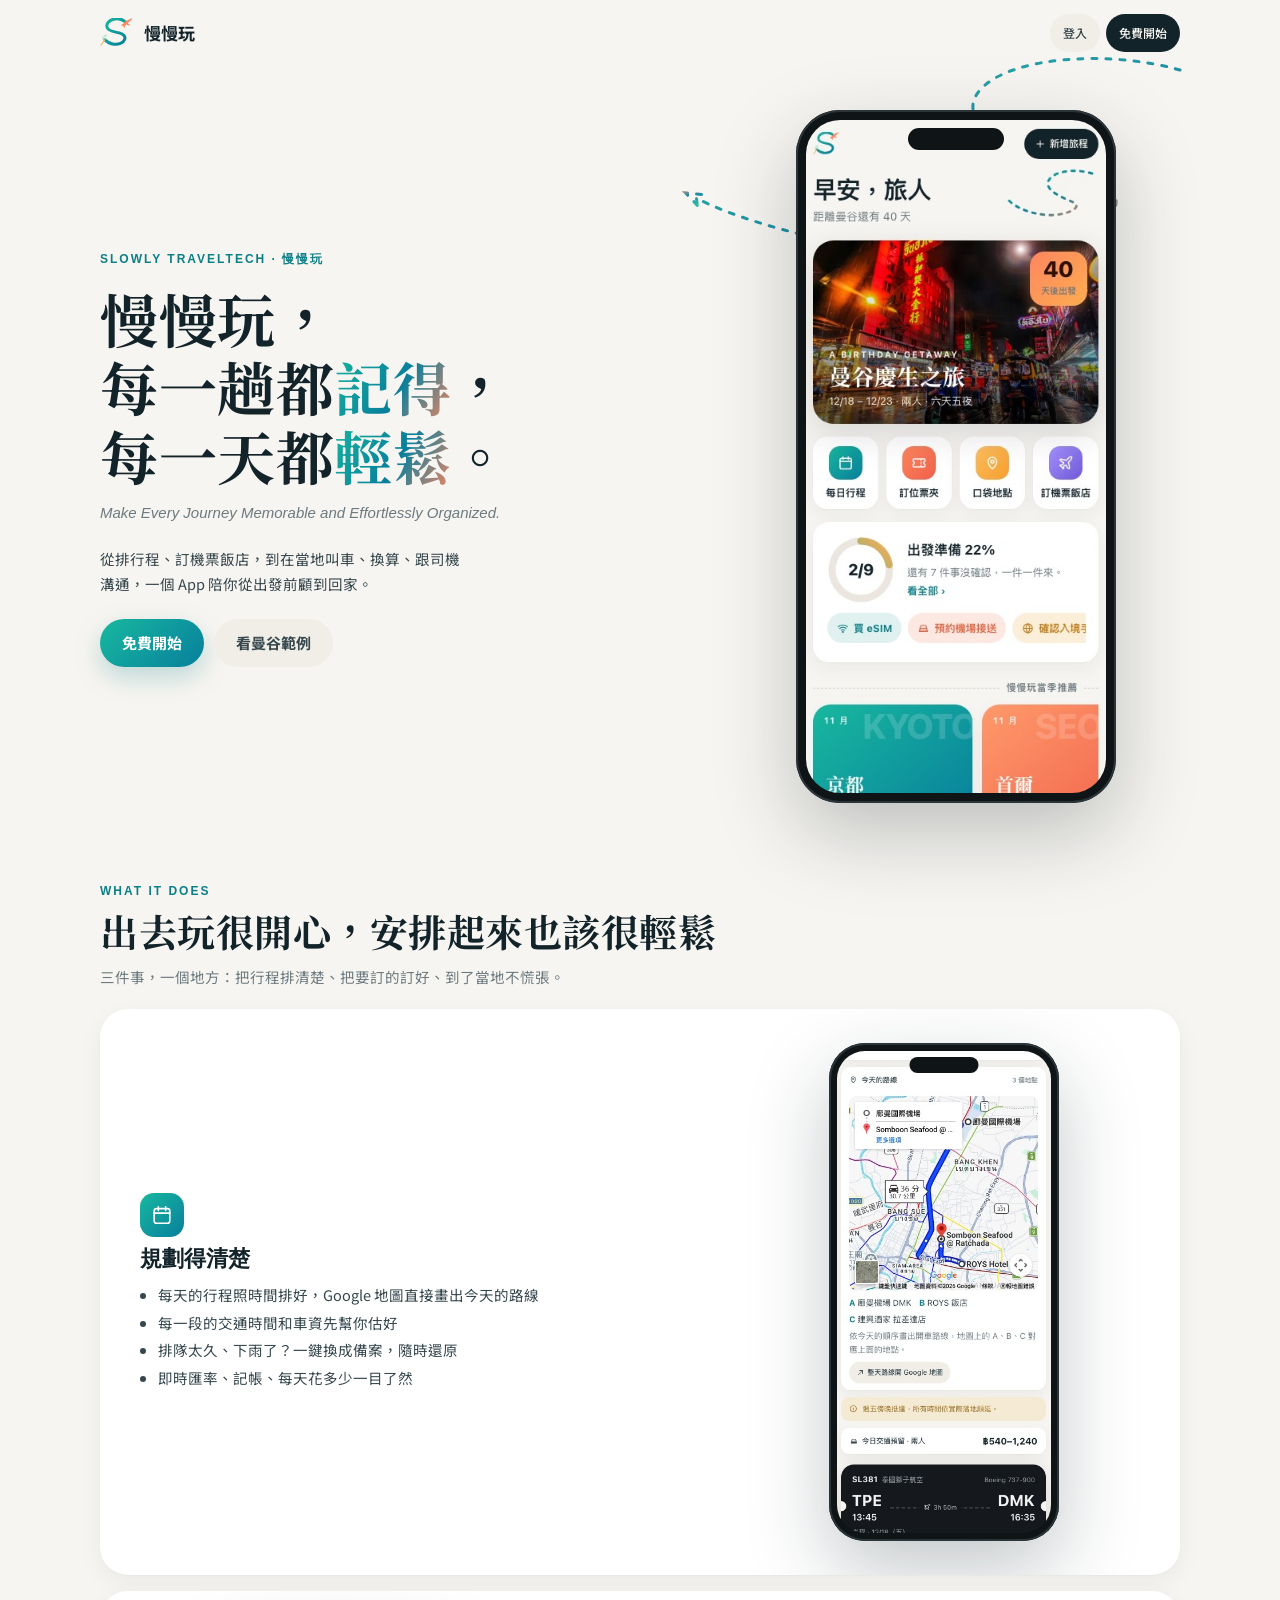
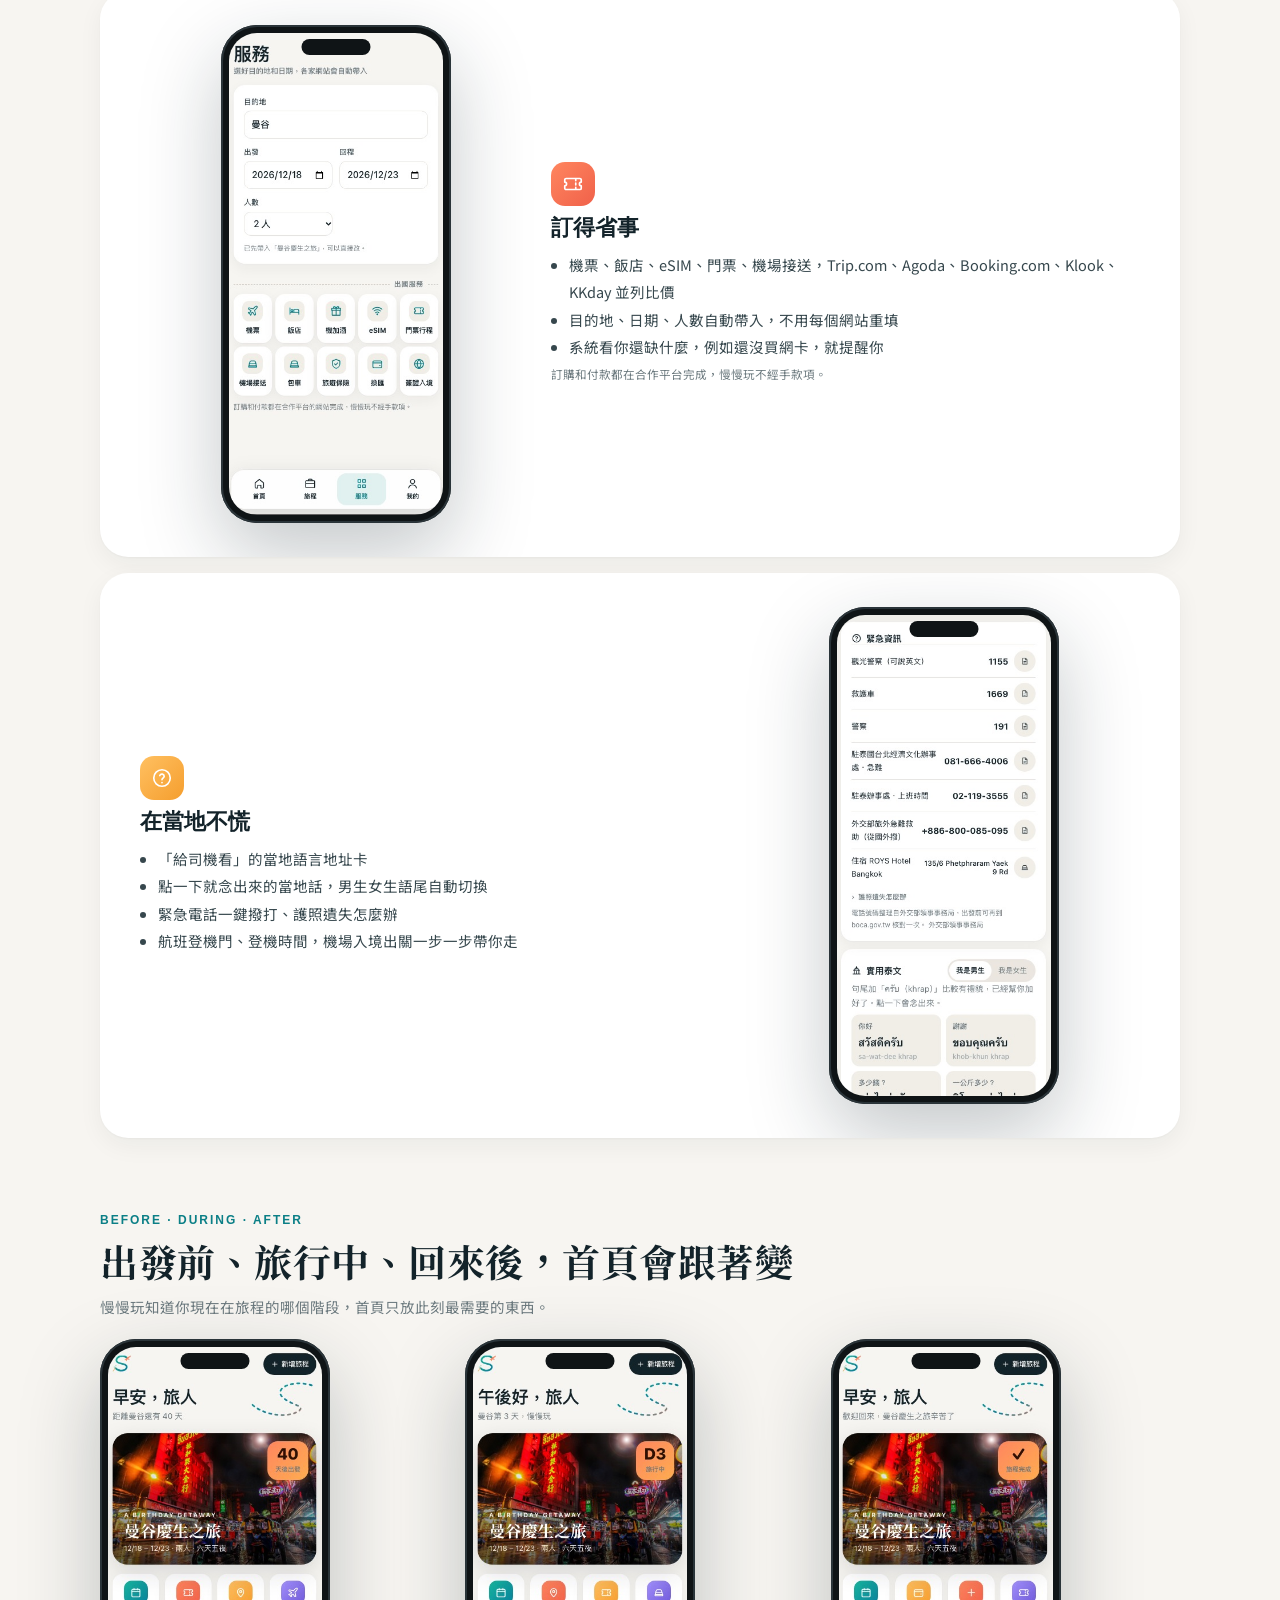
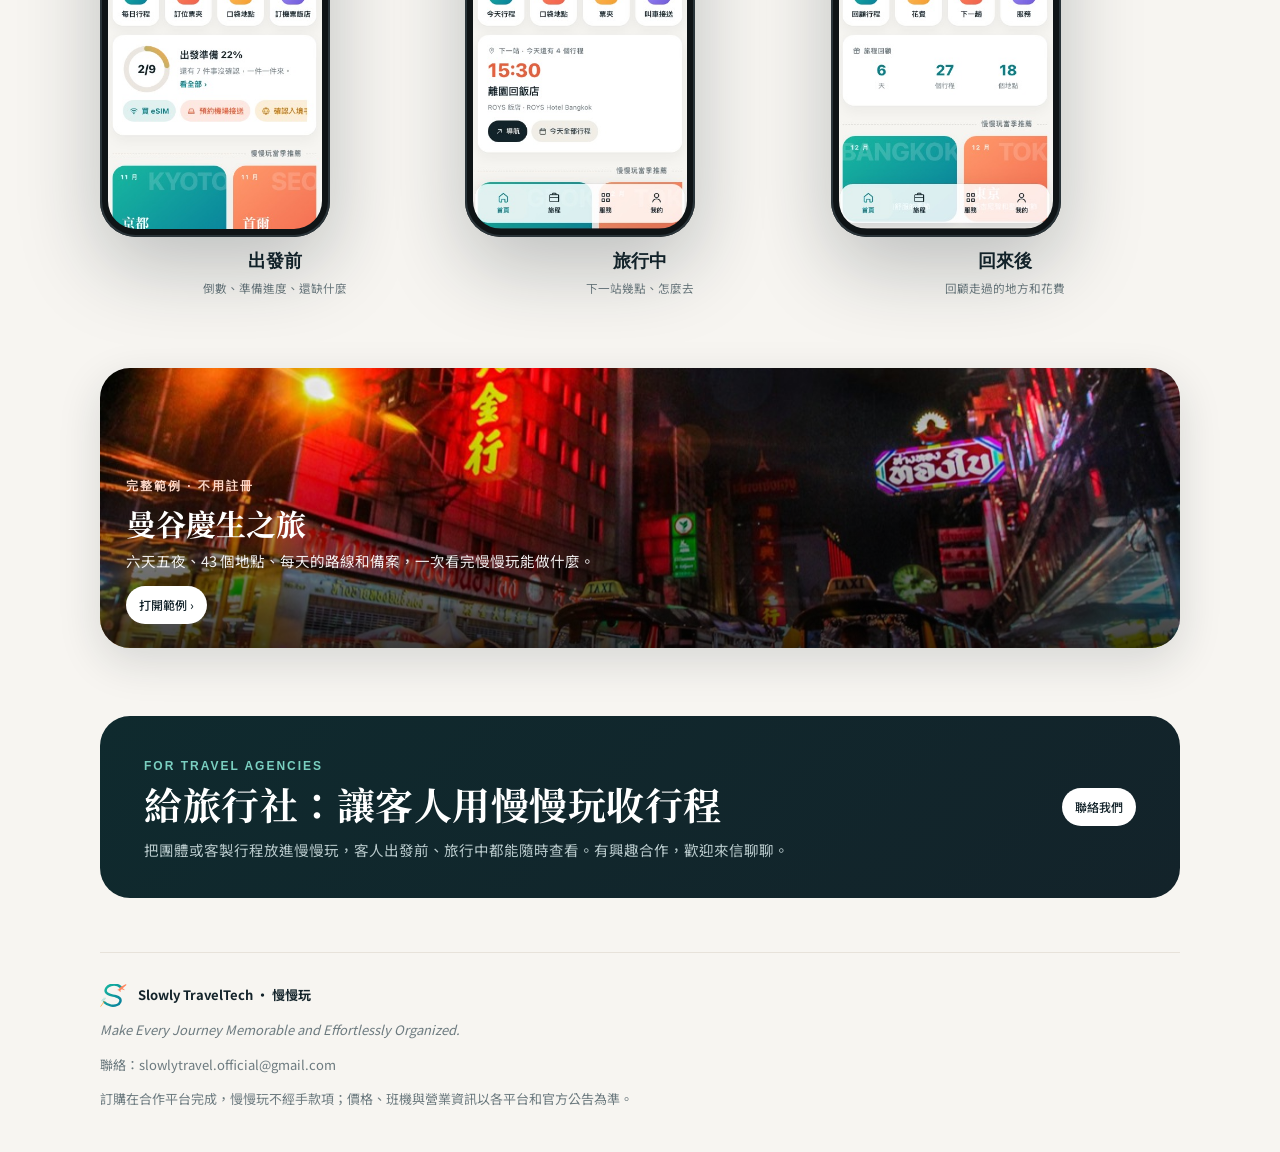
==== index.html @ 542e7920 "Deploy 2026-11-07T23:25Z" ====
<!doctype html>
<html lang="zh-TW">
  <head>
    <meta charset="UTF-8" />
    <link rel="icon" type="image/svg+xml" href="/favicon.svg" />
    <meta name="viewport" content="width=device-width, initial-scale=1.0, viewport-fit=cover" />
    <link rel="manifest" href="/manifest.webmanifest" />
    <link rel="apple-touch-icon" href="/apple-touch-icon.png" />
    <meta name="apple-mobile-web-app-capable" content="yes" />
    <meta name="mobile-web-app-capable" content="yes" />
    <meta name="apple-mobile-web-app-title" content="慢慢玩" />
    <meta name="apple-mobile-web-app-status-bar-style" content="black" />
    <meta name="theme-color" content="#111315" />
    <title>慢慢玩 Slowly Travel</title>
    <script type="module" crossorigin src="/assets/index-DYbp9bn7.js"></script>
    <link rel="stylesheet" crossorigin href="/assets/index-D8iw8S2V.css">
  </head>
  <body>
    <div id="root"></div>
  </body>
</html>
---- assets/index-D8iw8S2V.css ----
@import "https://fonts.googleapis.com/css2?family=Noto+Sans+TC:wght@400;500;700&family=Noto+Serif+TC:wght@600;700&family=Sora:wght@500;600;700&display=swap";@layer components;@layer properties{@supports (((-webkit-hyphens:none)) and (not (margin-trim:block))) or ((-moz-orient:inline) and (not (color:rgb(from red r g b)))){*,:before,:after,::backdrop{--tw-rotate-x:initial;--tw-rotate-y:initial;--tw-rotate-z:initial;--tw-skew-x:initial;--tw-skew-y:initial;--tw-border-style:solid;--tw-gradient-position:initial;--tw-gradient-from:#0000;--tw-gradient-via:#0000;--tw-gradient-to:#0000;--tw-gradient-stops:initial;--tw-gradient-via-stops:initial;--tw-gradient-from-position:0%;--tw-gradient-via-position:50%;--tw-gradient-to-position:100%;--tw-leading:initial;--tw-font-weight:initial;--tw-tracking:initial;--tw-shadow:0 0 #0000;--tw-shadow-color:initial;--tw-shadow-alpha:100%;--tw-inset-shadow:0 0 #0000;--tw-inset-shadow-color:initial;--tw-inset-shadow-alpha:100%;--tw-ring-color:initial;--tw-ring-shadow:0 0 #0000;--tw-inset-ring-color:initial;--tw-inset-ring-shadow:0 0 #0000;--tw-ring-inset:initial;--tw-ring-offset-width:0px;--tw-ring-offset-color:#fff;--tw-ring-offset-shadow:0 0 #0000;--tw-blur:initial;--tw-brightness:initial;--tw-contrast:initial;--tw-grayscale:initial;--tw-hue-rotate:initial;--tw-invert:initial;--tw-opacity:initial;--tw-saturate:initial;--tw-sepia:initial;--tw-drop-shadow:initial;--tw-drop-shadow-color:initial;--tw-drop-shadow-alpha:100%;--tw-drop-shadow-size:initial;--tw-backdrop-blur:initial;--tw-backdrop-brightness:initial;--tw-backdrop-contrast:initial;--tw-backdrop-grayscale:initial;--tw-backdrop-hue-rotate:initial;--tw-backdrop-invert:initial;--tw-backdrop-opacity:initial;--tw-backdrop-saturate:initial;--tw-backdrop-sepia:initial;--tw-translate-x:0;--tw-translate-y:0;--tw-translate-z:0}}}@layer theme{:root,:host{--font-sans:-apple-system, BlinkMacSystemFont, "SF Pro Text", "PingFang TC", "Noto Sans TC", sans-serif;--font-mono:ui-monospace, SFMono-Regular, Menlo, Monaco, Consolas, "Liberation Mono", "Courier New", monospace;--color-black:#000;--color-white:#fff;--spacing:.25rem;--container-sm:24rem;--container-md:28rem;--container-xl:36rem;--container-3xl:48rem;--text-xs:.75rem;--text-xs--line-height:calc(1 / .75);--text-sm:.875rem;--text-sm--line-height:calc(1.25 / .875);--text-base:1rem;--text-base--line-height:calc(1.5 / 1);--text-lg:1.125rem;--text-lg--line-height:calc(1.75 / 1.125);--text-xl:1.25rem;--text-xl--line-height:calc(1.75 / 1.25);--text-2xl:1.5rem;--text-2xl--line-height:calc(2 / 1.5);--text-3xl:1.875rem;--text-3xl--line-height:calc(2.25 / 1.875);--text-4xl:2.25rem;--text-4xl--line-height:calc(2.5 / 2.25);--text-6xl:3.75rem;--text-6xl--line-height:1;--font-weight-medium:500;--font-weight-bold:700;--tracking-wider:.05em;--leading-tight:1.25;--radius-lg:.5rem;--radius-xl:.75rem;--radius-2xl:1rem;--shadow-lg:0 10px 15px -3px #0000001a, 0 4px 6px -4px #0000001a;--animate-spin:spin 1s linear infinite;--default-transition-duration:.15s;--default-transition-timing-function:cubic-bezier(.4, 0, .2, 1);--default-font-family:var(--font-sans);--default-mono-font-family:var(--font-mono);--color-bg:#f7f5f1;--color-surface:#fff;--color-surface-2:#f1eee8;--color-line:#e7e2da;--color-primary:#0b7f86;--color-on-primary:#fff;--color-text:#13232a;--color-text-2:#6c7a7f;--color-success:#2f9e8a;--color-warning:#c27a12;--color-danger:#d4473a;--font-display:"Noto Serif TC", "Songti TC", serif;--font-num:-apple-system, BlinkMacSystemFont, "SF Pro Display", "PingFang TC", sans-serif;--radius-card:20px}}@layer base{*,:after,:before,::backdrop{box-sizing:border-box;border:0 solid;margin:0;padding:0}::file-selector-button{box-sizing:border-box;border:0 solid;margin:0;padding:0}html,:host{-webkit-text-size-adjust:100%;tab-size:4;line-height:1.5;font-family:var(--default-font-family,-apple-system, BlinkMacSystemFont, "Segoe UI", Roboto, "Helvetica Neue", "Noto Sans", Arial, sans-serif, "Apple Color Emoji", "Segoe UI Emoji", "Segoe UI Symbol", "Noto Color Emoji");font-feature-settings:var(--default-font-feature-settings,normal);font-variation-settings:var(--default-font-variation-settings,normal);-webkit-tap-highlight-color:transparent}hr{height:0;color:inherit;border-top-width:1px}abbr:where([title]){-webkit-text-decoration:underline dotted;text-decoration:underline dotted}h1,h2,h3,h4,h5,h6{font-size:inherit;font-weight:inherit}a{color:inherit;-webkit-text-decoration:inherit;-webkit-text-decoration:inherit;-webkit-text-decoration:inherit;-webkit-text-decoration:inherit;text-decoration:inherit}b,strong{font-weight:bolder}code,kbd,samp,pre{font-family:var(--default-mono-font-family,ui-monospace, SFMono-Regular, Menlo, Monaco, Consolas, "Liberation Mono", "Courier New", monospace);font-feature-settings:var(--default-mono-font-feature-settings,normal);font-variation-settings:var(--default-mono-font-variation-settings,normal);font-size:1em}small{font-size:80%}sub,sup{vertical-align:baseline;font-size:75%;line-height:0;position:relative}sub{bottom:-.25em}sup{top:-.5em}table{text-indent:0;border-color:inherit;border-collapse:collapse}:-moz-focusring:where(:not(iframe)){outline:auto}progress{vertical-align:baseline}summary{display:list-item}ol,ul,menu{list-style:none}img,svg,video,canvas,audio,iframe,embed,object{vertical-align:middle;display:block}img,video{max-width:100%;height:auto}button,input,select,optgroup,textarea{font:inherit;font-feature-settings:inherit;font-variation-settings:inherit;letter-spacing:inherit;color:inherit;opacity:1;background-color:#0000;border-radius:0}::file-selector-button{font:inherit;font-feature-settings:inherit;font-variation-settings:inherit;letter-spacing:inherit;color:inherit;opacity:1;background-color:#0000;border-radius:0}:where(select:is([multiple],[size])) optgroup{font-weight:bolder}:where(select:is([multiple],[size])) optgroup option{padding-inline-start:20px}::file-selector-button{margin-inline-end:4px}::placeholder{opacity:1}@supports (not ((-webkit-appearance:-apple-pay-button))) or (contain-intrinsic-size:1px){::placeholder{color:currentColor}@supports (color:color-mix(in lab, red, red)){::placeholder{color:color-mix(in oklab, currentcolor 50%, transparent)}}}textarea{resize:vertical}::-webkit-search-decoration{-webkit-appearance:none}::-webkit-date-and-time-value{min-height:1lh;text-align:inherit}::-webkit-datetime-edit{display:inline-flex}::-webkit-datetime-edit-fields-wrapper{padding:0}::-webkit-datetime-edit{padding-block:0}::-webkit-datetime-edit-year-field{padding-block:0}::-webkit-datetime-edit-month-field{padding-block:0}::-webkit-datetime-edit-day-field{padding-block:0}::-webkit-datetime-edit-hour-field{padding-block:0}::-webkit-datetime-edit-minute-field{padding-block:0}::-webkit-datetime-edit-second-field{padding-block:0}::-webkit-datetime-edit-millisecond-field{padding-block:0}::-webkit-datetime-edit-meridiem-field{padding-block:0}::-webkit-calendar-picker-indicator{line-height:1}:-moz-ui-invalid{box-shadow:none}button,input:where([type=button],[type=reset],[type=submit]){appearance:button}::file-selector-button{appearance:button}::-webkit-inner-spin-button{height:auto}::-webkit-outer-spin-button{height:auto}[hidden]:where(:not([hidden=until-found])){display:none!important}}@layer utilities{.visible{visibility:visible}.sr-only{clip-path:inset(50%);white-space:nowrap;border-width:0;width:1px;height:1px;margin:-1px;padding:0;position:absolute;overflow:hidden}.absolute{position:absolute}.fixed{position:fixed}.relative{position:relative}.static{position:static}.inset-0{inset:0}.-mx-4{margin-inline:calc(var(--spacing) * -4)}.mx-auto{margin-inline:auto}.-mt-1{margin-top:calc(var(--spacing) * -1)}.-mt-2{margin-top:calc(var(--spacing) * -2)}.mt-0\.5{margin-top:calc(var(--spacing) * .5)}.mt-1{margin-top:var(--spacing)}.mt-2{margin-top:calc(var(--spacing) * 2)}.ml-2{margin-left:calc(var(--spacing) * 2)}.block{display:block}.contents{display:contents}.flex{display:flex}.grid{display:grid}.hidden{display:none}.inline{display:inline}.inline-flex{display:inline-flex}.table{display:table}.size-2\.5{width:calc(var(--spacing) * 2.5);height:calc(var(--spacing) * 2.5)}.size-4{width:calc(var(--spacing) * 4);height:calc(var(--spacing) * 4)}.size-5{width:calc(var(--spacing) * 5);height:calc(var(--spacing) * 5)}.size-full{width:100%;height:100%}.h-1\.5{height:calc(var(--spacing) * 1.5)}.h-48{height:calc(var(--spacing) * 48)}.h-full{height:100%}.h-px{height:1px}.min-h-10{min-height:calc(var(--spacing) * 10)}.min-h-12{min-height:calc(var(--spacing) * 12)}.min-h-72{min-height:calc(var(--spacing) * 72)}.min-h-svh{min-height:100svh}.w-1\.5{width:calc(var(--spacing) * 1.5)}.w-full{width:100%}.max-w-3xl{max-width:var(--container-3xl)}.max-w-md{max-width:var(--container-md)}.max-w-sm{max-width:var(--container-sm)}.max-w-xl{max-width:var(--container-xl)}.min-w-0{min-width:0}.min-w-20{min-width:calc(var(--spacing) * 20)}.flex-1{flex:1}.shrink-0{flex-shrink:0}.transform{transform:var(--tw-rotate-x, ) var(--tw-rotate-y, ) var(--tw-rotate-z, ) var(--tw-skew-x, ) var(--tw-skew-y, )}.animate-spin{animation:var(--animate-spin)}.cursor-pointer{cursor:pointer}.appearance-none{appearance:none}.grid-cols-2{grid-template-columns:repeat(2,minmax(0,1fr))}.grid-cols-\[1fr_auto\]{grid-template-columns:1fr auto}.grid-cols-\[4\.5rem_1fr\]{grid-template-columns:4.5rem 1fr}.grid-cols-\[minmax\(0\,1fr\)\]{grid-template-columns:minmax(0,1fr)}.grid-cols-\[minmax\(0\,1fr\)_minmax\(0\,1fr\)\]{grid-template-columns:minmax(0,1fr) minmax(0,1fr)}.flex-col{flex-direction:column}.flex-wrap{flex-wrap:wrap}.items-center{align-items:center}.items-end{align-items:flex-end}.items-start{align-items:flex-start}.justify-between{justify-content:space-between}.justify-center{justify-content:center}.justify-end{justify-content:flex-end}.justify-items-center{justify-items:center}.gap-0{gap:0}.gap-1{gap:var(--spacing)}.gap-1\.5{gap:calc(var(--spacing) * 1.5)}.gap-2{gap:calc(var(--spacing) * 2)}.gap-3{gap:calc(var(--spacing) * 3)}.gap-4{gap:calc(var(--spacing) * 4)}.gap-5{gap:calc(var(--spacing) * 5)}.gap-6{gap:calc(var(--spacing) * 6)}.gap-8{gap:calc(var(--spacing) * 8)}.justify-self-start{justify-self:flex-start}.truncate{text-overflow:ellipsis;white-space:nowrap;overflow:hidden}.overflow-hidden{overflow:hidden}.overflow-x-auto{overflow-x:auto}.rounded-2xl{border-radius:var(--radius-2xl)}.rounded-\[var\(--radius-card\)\]{border-radius:var(--radius-card)}.rounded-full{border-radius:2147483647px}.rounded-lg{border-radius:var(--radius-lg)}.rounded-xl{border-radius:var(--radius-xl)}.border{border-style:var(--tw-border-style);border-width:1px}.border-2{border-style:var(--tw-border-style);border-width:2px}.border-dashed{--tw-border-style:dashed;border-style:dashed}.border-current{border-color:currentColor}.border-danger{border-color:var(--color-danger)}.border-danger\/40{border-color:#d4473a66}@supports (color:color-mix(in lab, red, red)){.border-danger\/40{border-color:color-mix(in oklab, var(--color-danger) 40%, transparent)}}.border-line{border-color:var(--color-line)}.border-success\/40{border-color:#2f9e8a66}@supports (color:color-mix(in lab, red, red)){.border-success\/40{border-color:color-mix(in oklab, var(--color-success) 40%, transparent)}}.border-transparent{border-color:#0000}.border-warning{border-color:var(--color-warning)}.border-warning\/40{border-color:#c27a1266}@supports (color:color-mix(in lab, red, red)){.border-warning\/40{border-color:color-mix(in oklab, var(--color-warning) 40%, transparent)}}.border-t-transparent{border-top-color:#0000}.bg-\[\#6aa8ff\]{background-color:#6aa8ff}.bg-\[\#8b8cf0\]{background-color:#8b8cf0}.bg-\[\#b58cf0\]{background-color:#b58cf0}.bg-\[\#f08cb8\]{background-color:#f08cb8}.bg-black\/35{background-color:#00000059}@supports (color:color-mix(in lab, red, red)){.bg-black\/35{background-color:color-mix(in oklab, var(--color-black) 35%, transparent)}}.bg-danger{background-color:var(--color-danger)}.bg-danger\/10{background-color:#d4473a1a}@supports (color:color-mix(in lab, red, red)){.bg-danger\/10{background-color:color-mix(in oklab, var(--color-danger) 10%, transparent)}}.bg-line{background-color:var(--color-line)}.bg-on-primary{background-color:var(--color-on-primary)}.bg-primary{background-color:var(--color-primary)}.bg-primary\/15{background-color:#0b7f8626}@supports (color:color-mix(in lab, red, red)){.bg-primary\/15{background-color:color-mix(in oklab, var(--color-primary) 15%, transparent)}}.bg-success{background-color:var(--color-success)}.bg-success\/10{background-color:#2f9e8a1a}@supports (color:color-mix(in lab, red, red)){.bg-success\/10{background-color:color-mix(in oklab, var(--color-success) 10%, transparent)}}.bg-success\/15{background-color:#2f9e8a26}@supports (color:color-mix(in lab, red, red)){.bg-success\/15{background-color:color-mix(in oklab, var(--color-success) 15%, transparent)}}.bg-surface{background-color:var(--color-surface)}.bg-surface-2{background-color:var(--color-surface-2)}.bg-text-2{background-color:var(--color-text-2)}.bg-transparent{background-color:#0000}.bg-warning{background-color:var(--color-warning)}.bg-warning\/10{background-color:#c27a121a}@supports (color:color-mix(in lab, red, red)){.bg-warning\/10{background-color:color-mix(in oklab, var(--color-warning) 10%, transparent)}}.bg-gradient-to-t{--tw-gradient-position:to top in oklab;background-image:linear-gradient(var(--tw-gradient-stops))}.from-black\/80{--tw-gradient-from:#000c}@supports (color:color-mix(in lab, red, red)){.from-black\/80{--tw-gradient-from:color-mix(in oklab, var(--color-black) 80%, transparent)}}.from-black\/80{--tw-gradient-stops:var(--tw-gradient-via-stops,var(--tw-gradient-position), var(--tw-gradient-from) var(--tw-gradient-from-position), var(--tw-gradient-to) var(--tw-gradient-to-position))}.via-black\/30{--tw-gradient-via:#0000004d}@supports (color:color-mix(in lab, red, red)){.via-black\/30{--tw-gradient-via:color-mix(in oklab, var(--color-black) 30%, transparent)}}.via-black\/30{--tw-gradient-via-stops:var(--tw-gradient-position), var(--tw-gradient-from) var(--tw-gradient-from-position), var(--tw-gradient-via) var(--tw-gradient-via-position), var(--tw-gradient-to) var(--tw-gradient-to-position);--tw-gradient-stops:var(--tw-gradient-via-stops)}.to-black\/10{--tw-gradient-to:#0000001a}@supports (color:color-mix(in lab, red, red)){.to-black\/10{--tw-gradient-to:color-mix(in oklab, var(--color-black) 10%, transparent)}}.to-black\/10{--tw-gradient-stops:var(--tw-gradient-via-stops,var(--tw-gradient-position), var(--tw-gradient-from) var(--tw-gradient-from-position), var(--tw-gradient-to) var(--tw-gradient-to-position))}.object-cover{object-fit:cover}.p-3{padding:calc(var(--spacing) * 3)}.p-4{padding:calc(var(--spacing) * 4)}.p-5{padding:calc(var(--spacing) * 5)}.p-6{padding:calc(var(--spacing) * 6)}.p-8{padding:calc(var(--spacing) * 8)}.px-1{padding-inline:var(--spacing)}.px-2{padding-inline:calc(var(--spacing) * 2)}.px-2\.5{padding-inline:calc(var(--spacing) * 2.5)}.px-3{padding-inline:calc(var(--spacing) * 3)}.px-3\.5{padding-inline:calc(var(--spacing) * 3.5)}.px-4{padding-inline:calc(var(--spacing) * 4)}.px-5{padding-inline:calc(var(--spacing) * 5)}.px-6{padding-inline:calc(var(--spacing) * 6)}.py-0\.5{padding-block:calc(var(--spacing) * .5)}.py-1{padding-block:var(--spacing)}.py-1\.5{padding-block:calc(var(--spacing) * 1.5)}.py-2{padding-block:calc(var(--spacing) * 2)}.py-2\.5{padding-block:calc(var(--spacing) * 2.5)}.py-3{padding-block:calc(var(--spacing) * 3)}.py-4{padding-block:calc(var(--spacing) * 4)}.py-12{padding-block:calc(var(--spacing) * 12)}.pt-0\.5{padding-top:calc(var(--spacing) * .5)}.pt-1{padding-top:var(--spacing)}.pt-\[max\(1rem\,env\(safe-area-inset-top\)\)\]{padding-top:max(1rem, env(safe-area-inset-top))}.pb-1{padding-bottom:var(--spacing)}.pb-16{padding-bottom:calc(var(--spacing) * 16)}.pb-32{padding-bottom:calc(var(--spacing) * 32)}.text-center{text-align:center}.text-right{text-align:right}.font-display{font-family:var(--font-display)}.font-num{font-family:var(--font-num)}.text-2xl{font-size:var(--text-2xl);line-height:var(--tw-leading,var(--text-2xl--line-height))}.text-3xl{font-size:var(--text-3xl);line-height:var(--tw-leading,var(--text-3xl--line-height))}.text-4xl{font-size:var(--text-4xl);line-height:var(--tw-leading,var(--text-4xl--line-height))}.text-6xl{font-size:var(--text-6xl);line-height:var(--tw-leading,var(--text-6xl--line-height))}.text-base{font-size:var(--text-base);line-height:var(--tw-leading,var(--text-base--line-height))}.text-lg{font-size:var(--text-lg);line-height:var(--tw-leading,var(--text-lg--line-height))}.text-sm{font-size:var(--text-sm);line-height:var(--tw-leading,var(--text-sm--line-height))}.text-xl{font-size:var(--text-xl);line-height:var(--tw-leading,var(--text-xl--line-height))}.text-xs{font-size:var(--text-xs);line-height:var(--tw-leading,var(--text-xs--line-height))}.leading-none{--tw-leading:1;line-height:1}.leading-tight{--tw-leading:var(--leading-tight);line-height:var(--leading-tight)}.font-bold{--tw-font-weight:var(--font-weight-bold);font-weight:var(--font-weight-bold)}.font-medium{--tw-font-weight:var(--font-weight-medium);font-weight:var(--font-weight-medium)}.tracking-wider{--tw-tracking:var(--tracking-wider);letter-spacing:var(--tracking-wider)}.whitespace-pre-wrap{white-space:pre-wrap}.text-\[\#6aa8ff\]{color:#6aa8ff}.text-danger{color:var(--color-danger)}.text-on-primary{color:var(--color-on-primary)}.text-primary{color:var(--color-primary)}.text-success{color:var(--color-success)}.text-text{color:var(--color-text)}.text-text-2{color:var(--color-text-2)}.text-text-2\/70{color:#6c7a7fb3}@supports (color:color-mix(in lab, red, red)){.text-text-2\/70{color:color-mix(in oklab, var(--color-text-2) 70%, transparent)}}.text-warning{color:var(--color-warning)}.text-white{color:var(--color-white)}.text-white\/85{color:#ffffffd9}@supports (color:color-mix(in lab, red, red)){.text-white\/85{color:color-mix(in oklab, var(--color-white) 85%, transparent)}}.uppercase{text-transform:uppercase}.italic{font-style:italic}.line-through{text-decoration-line:line-through}.underline{text-decoration-line:underline}.underline-offset-4{text-underline-offset:4px}.opacity-50{opacity:.5}.opacity-60{opacity:.6}.opacity-70{opacity:.7}.opacity-80{opacity:.8}.ring-1{--tw-ring-shadow:var(--tw-ring-inset, ) 0 0 0 calc(1px + var(--tw-ring-offset-width)) var(--tw-ring-color,currentcolor);box-shadow:var(--tw-inset-shadow), var(--tw-inset-ring-shadow), var(--tw-ring-offset-shadow), var(--tw-ring-shadow), var(--tw-shadow)}.ring-warning{--tw-ring-color:var(--color-warning)}.drop-shadow{--tw-drop-shadow-size:drop-shadow(0 1px 2px var(--tw-drop-shadow-color,#0000001a)) drop-shadow(0 1px 1px var(--tw-drop-shadow-color,#0000000f));--tw-drop-shadow:drop-shadow(0 1px 2px #0000001a) drop-shadow(0 1px 1px #0000000f);filter:var(--tw-blur, ) var(--tw-brightness, ) var(--tw-contrast, ) var(--tw-grayscale, ) var(--tw-hue-rotate, ) var(--tw-invert, ) var(--tw-saturate, ) var(--tw-sepia, ) var(--tw-drop-shadow, )}.filter{filter:var(--tw-blur, ) var(--tw-brightness, ) var(--tw-contrast, ) var(--tw-grayscale, ) var(--tw-hue-rotate, ) var(--tw-invert, ) var(--tw-saturate, ) var(--tw-sepia, ) var(--tw-drop-shadow, )}.backdrop-blur{--tw-backdrop-blur:blur(8px);-webkit-backdrop-filter:var(--tw-backdrop-blur, ) var(--tw-backdrop-brightness, ) var(--tw-backdrop-contrast, ) var(--tw-backdrop-grayscale, ) var(--tw-backdrop-hue-rotate, ) var(--tw-backdrop-invert, ) var(--tw-backdrop-opacity, ) var(--tw-backdrop-saturate, ) var(--tw-backdrop-sepia, );backdrop-filter:var(--tw-backdrop-blur, ) var(--tw-backdrop-brightness, ) var(--tw-backdrop-contrast, ) var(--tw-backdrop-grayscale, ) var(--tw-backdrop-hue-rotate, ) var(--tw-backdrop-invert, ) var(--tw-backdrop-opacity, ) var(--tw-backdrop-saturate, ) var(--tw-backdrop-sepia, )}.transition{transition-property:color,background-color,border-color,outline-color,text-decoration-color,fill,stroke,--tw-gradient-from,--tw-gradient-via,--tw-gradient-to,opacity,box-shadow,transform,translate,scale,rotate,filter,-webkit-backdrop-filter,backdrop-filter,display,content-visibility,overlay,pointer-events;transition-timing-function:var(--tw-ease,var(--default-transition-timing-function));transition-duration:var(--tw-duration,var(--default-transition-duration))}.outline-none{--tw-outline-style:none;outline-style:none}.placeholder\:text-text-2\/50::placeholder{color:#6c7a7f80}@supports (color:color-mix(in lab, red, red)){.placeholder\:text-text-2\/50::placeholder{color:color-mix(in oklab, var(--color-text-2) 50%, transparent)}}.placeholder\:text-text-2\/60::placeholder{color:#6c7a7f99}@supports (color:color-mix(in lab, red, red)){.placeholder\:text-text-2\/60::placeholder{color:color-mix(in oklab, var(--color-text-2) 60%, transparent)}}@media (hover:hover){.hover\:-translate-y-0\.5:hover{--tw-translate-y:calc(var(--spacing) * -.5);translate:var(--tw-translate-x) var(--tw-translate-y)}.hover\:border-line:hover{border-color:var(--color-line)}.hover\:bg-black\/50:hover{background-color:#00000080}@supports (color:color-mix(in lab, red, red)){.hover\:bg-black\/50:hover{background-color:color-mix(in oklab, var(--color-black) 50%, transparent)}}.hover\:bg-surface-2:hover{background-color:var(--color-surface-2)}.hover\:text-danger:hover{color:var(--color-danger)}.hover\:text-text:hover{color:var(--color-text)}.hover\:underline:hover{text-decoration-line:underline}.hover\:brightness-110:hover{--tw-brightness:brightness(110%);filter:var(--tw-blur, ) var(--tw-brightness, ) var(--tw-contrast, ) var(--tw-grayscale, ) var(--tw-hue-rotate, ) var(--tw-invert, ) var(--tw-saturate, ) var(--tw-sepia, ) var(--tw-drop-shadow, )}}.focus\:border-primary:focus{border-color:var(--color-primary)}.disabled\:opacity-60:disabled{opacity:.6}@media (width>=900px){.min-\[900px\]\:pt-20{padding-top:calc(var(--spacing) * 20)}}@media (width>=40rem){.sm\:grid-cols-2{grid-template-columns:repeat(2,minmax(0,1fr))}.sm\:grid-cols-4{grid-template-columns:repeat(4,minmax(0,1fr))}.sm\:p-6{padding:calc(var(--spacing) * 6)}.sm\:text-4xl{font-size:var(--text-4xl);line-height:var(--tw-leading,var(--text-4xl--line-height))}}}:root{--lightningcss-light:initial;--lightningcss-dark: ;color-scheme:light}@media (prefers-color-scheme:dark){:root{--lightningcss-light: ;--lightningcss-dark:initial;color-scheme:dark;--color-bg:#0e1315;--color-surface:#172024;--color-surface-2:#202a2f;--color-line:#243035;--color-primary:#3cc3b2;--color-on-primary:#062321;--color-text:#edf3f3;--color-text-2:#8a979b;--color-success:#5cc9b4;--color-warning:#f0b45a;--color-danger:#ff7a6b}}html,body{background:var(--color-bg);color:var(--color-text)}body{font-family:var(--font-sans);-webkit-font-smoothing:antialiased}:focus-visible{outline:2px solid var(--color-primary);outline-offset:2px}@media (prefers-reduced-motion:reduce){*{transition:none!important;animation:none!important}}input[type=date],input[type=time]{appearance:none;box-sizing:border-box;min-width:0;max-width:100%;display:block}input[type=date]::-webkit-date-and-time-value{text-align:left}input[type=time]::-webkit-date-and-time-value{text-align:left}a,button,summary,label,input,select{touch-action:manipulation}@property --tw-rotate-x{syntax:"*";inherits:false}@property --tw-rotate-y{syntax:"*";inherits:false}@property --tw-rotate-z{syntax:"*";inherits:false}@property --tw-skew-x{syntax:"*";inherits:false}@property --tw-skew-y{syntax:"*";inherits:false}@property --tw-border-style{syntax:"*";inherits:false;initial-value:solid}@property --tw-gradient-position{syntax:"*";inherits:false}@property --tw-gradient-from{syntax:"<color>";inherits:false;initial-value:#0000}@property --tw-gradient-via{syntax:"<color>";inherits:false;initial-value:#0000}@property --tw-gradient-to{syntax:"<color>";inherits:false;initial-value:#0000}@property --tw-gradient-stops{syntax:"*";inherits:false}@property --tw-gradient-via-stops{syntax:"*";inherits:false}@property --tw-gradient-from-position{syntax:"<length-percentage>";inherits:false;initial-value:0%}@property --tw-gradient-via-position{syntax:"<length-percentage>";inherits:false;initial-value:50%}@property --tw-gradient-to-position{syntax:"<length-percentage>";inherits:false;initial-value:100%}@property --tw-leading{syntax:"*";inherits:false}@property --tw-font-weight{syntax:"*";inherits:false}@property --tw-tracking{syntax:"*";inherits:false}@property --tw-shadow{syntax:"*";inherits:false;initial-value:0 0 #0000}@property --tw-shadow-color{syntax:"*";inherits:false}@property --tw-shadow-alpha{syntax:"<percentage>";inherits:false;initial-value:100%}@property --tw-inset-shadow{syntax:"*";inherits:false;initial-value:0 0 #0000}@property --tw-inset-shadow-color{syntax:"*";inherits:false}@property --tw-inset-shadow-alpha{syntax:"<percentage>";inherits:false;initial-value:100%}@property --tw-ring-color{syntax:"*";inherits:false}@property --tw-ring-shadow{syntax:"*";inherits:false;initial-value:0 0 #0000}@property --tw-inset-ring-color{syntax:"*";inherits:false}@property --tw-inset-ring-shadow{syntax:"*";inherits:false;initial-value:0 0 #0000}@property --tw-ring-inset{syntax:"*";inherits:false}@property --tw-ring-offset-width{syntax:"<length>";inherits:false;initial-value:0}@property --tw-ring-offset-color{syntax:"*";inherits:false;initial-value:#fff}@property --tw-ring-offset-shadow{syntax:"*";inherits:false;initial-value:0 0 #0000}@property --tw-blur{syntax:"*";inherits:false}@property --tw-brightness{syntax:"*";inherits:false}@property --tw-contrast{syntax:"*";inherits:false}@property --tw-grayscale{syntax:"*";inherits:false}@property --tw-hue-rotate{syntax:"*";inherits:false}@property --tw-invert{syntax:"*";inherits:false}@property --tw-opacity{syntax:"*";inherits:false}@property --tw-saturate{syntax:"*";inherits:false}@property --tw-sepia{syntax:"*";inherits:false}@property --tw-drop-shadow{syntax:"*";inherits:false}@property --tw-drop-shadow-color{syntax:"*";inherits:false}@property --tw-drop-shadow-alpha{syntax:"<percentage>";inherits:false;initial-value:100%}@property --tw-drop-shadow-size{syntax:"*";inherits:false}@property --tw-backdrop-blur{syntax:"*";inherits:false}@property --tw-backdrop-brightness{syntax:"*";inherits:false}@property --tw-backdrop-contrast{syntax:"*";inherits:false}@property --tw-backdrop-grayscale{syntax:"*";inherits:false}@property --tw-backdrop-hue-rotate{syntax:"*";inherits:false}@property --tw-backdrop-invert{syntax:"*";inherits:false}@property --tw-backdrop-opacity{syntax:"*";inherits:false}@property --tw-backdrop-saturate{syntax:"*";inherits:false}@property --tw-backdrop-sepia{syntax:"*";inherits:false}@property --tw-translate-x{syntax:"*";inherits:false;initial-value:0}@property --tw-translate-y{syntax:"*";inherits:false;initial-value:0}@property --tw-translate-z{syntax:"*";inherits:false;initial-value:0}@keyframes spin{to{transform:rotate(360deg)}}.st-tabbar{--tb-bg:#ffffffd9;--tb-ink:#6c7a7f;--tb-on:#0b7f86;--tb-on-bg:#e0f1f0;--tb-shadow:0 14px 44px #13232a24, 0 0 0 .5px #13232a14;z-index:40;left:max(12px, env(safe-area-inset-left,0px));right:max(12px, env(safe-area-inset-right,0px));bottom:calc(10px + env(safe-area-inset-bottom,0px));background:var(--tb-bg);-webkit-backdrop-filter:saturate(1.6)blur(18px);max-width:520px;box-shadow:var(--tb-shadow);border-radius:22px;grid-template-columns:repeat(4,minmax(0,1fr));gap:4px;margin:0 auto;padding:6px;font-family:-apple-system,BlinkMacSystemFont,PingFang TC,Noto Sans TC,sans-serif;display:grid;position:fixed}@media (prefers-color-scheme:dark){.st-tabbar{--tb-bg:#172024d9;--tb-ink:#8a979b;--tb-on:#3cc3b2;--tb-on-bg:#11302d;--tb-shadow:0 14px 44px #0009, 0 0 0 .5px #ffffff14}}.st-tabbar a{color:var(--tb-ink);-webkit-tap-highlight-color:transparent;touch-action:manipulation;border-radius:16px;flex-direction:column;align-items:center;gap:2px;min-height:44px;padding:7px 4px 6px;font-size:11px;font-weight:600;text-decoration:none;transition:background .2s,color .2s;display:flex}.st-tabbar a.on{color:var(--tb-on);background:var(--tb-on-bg)}.st-tabbar svg{fill:none;stroke:currentColor;stroke-width:1.7px;stroke-linecap:round;stroke-linejoin:round;width:22px;height:22px}.st-tabbar a:active{transform:scale(.96)}@media (width>=900px){.st-tabbar{border-radius:16px;grid-template-columns:repeat(4,auto);gap:2px;padding:4px;inset:14px auto auto 50%;transform:translate(-50%)}.st-tabbar a{border-radius:12px;flex-direction:row;gap:6px;padding:7px 16px;font-size:13px}.st-tabbar svg{width:18px;height:18px}}.mmw ol{list-style:decimal}.mmw ul{list-style:outside}.mmw img{display:inline-block}.mmw{--lightningcss-light:initial;--lightningcss-dark: ;color-scheme:light;--bg:#f4f1ec;--surface:#fff;--surface2:#efeae3;--seg:#e7e1d7;--ink:#1c2427;--ink2:#3b4549;--muted:#737b7e;--faint:#a6abac;--line:#e7e1d8;--dot:#d3cbbf;--accent:#d9513a;--accent-soft:#fbe8e3;--on-accent:#fff;--teal:#1f7a72;--teal-soft:#ddefeb;--gold:#9a6f1c;--gold-soft:#f5ebd5;--violet:#6550bf;--violet-soft:#ebe7f8;--blue:#2b64c6;--blue-soft:#e3ebfb;--pink:#bd4378;--pink-soft:#f8e5ed;--navbg:#fffffff0;--scrim:#0e1214b8;--shade:#0b0d0f99;--pass:#15191d;--pass-ink:#f3f4f5;--pass-muted:#a2aaaf;--pass-tile:#ffffff12;--pass-dash:#fff3;--shadow:0 1px 2px #1c24270a,0 6px 20px #1c24270f;--shadow-lg:0 12px 40px #1c242729;--f-body:"Noto Sans TC",-apple-system,BlinkMacSystemFont,"PingFang TC",sans-serif;--f-display:"Noto Serif TC","Songti TC",serif;--f-num:"Sora","Noto Sans TC",-apple-system,sans-serif;--r:18px}@media (prefers-color-scheme:dark){.mmw:not([data-theme=light]){--lightningcss-light: ;--lightningcss-dark:initial;color-scheme:dark;--bg:#121517;--surface:#1b1f22;--surface2:#252a2e;--seg:#22272a;--ink:#eef0f1;--ink2:#c8cdd0;--muted:#8f979b;--faint:#5f676b;--line:#2a3034;--dot:#3a4246;--accent:#f0705a;--accent-soft:#3a221d;--on-accent:#fff;--teal:#56c2b6;--teal-soft:#16302d;--gold:#e2b45c;--gold-soft:#322819;--violet:#a998ff;--violet-soft:#27223c;--blue:#7ea8ff;--blue-soft:#1b2740;--pink:#f182b0;--pink-soft:#391f2b;--navbg:#1b1f22f2;--pass:#0b0d0f;--shadow:0 1px 2px #0006,0 8px 24px #0004;--shadow-lg:0 12px 40px #0008}}.mmw[data-theme=dark]{--lightningcss-light: ;--lightningcss-dark:initial;color-scheme:dark;--bg:#121517;--surface:#1b1f22;--surface2:#252a2e;--seg:#22272a;--ink:#eef0f1;--ink2:#c8cdd0;--muted:#8f979b;--faint:#5f676b;--line:#2a3034;--dot:#3a4246;--accent:#f0705a;--accent-soft:#3a221d;--on-accent:#fff;--teal:#56c2b6;--teal-soft:#16302d;--gold:#e2b45c;--gold-soft:#322819;--violet:#a998ff;--violet-soft:#27223c;--blue:#7ea8ff;--blue-soft:#1b2740;--pink:#f182b0;--pink-soft:#391f2b;--navbg:#1b1f22f2;--pass:#0b0d0f;--shadow:0 1px 2px #0006,0 8px 24px #0004;--shadow-lg:0 12px 40px #0008}.mmw [hidden]{display:none!important}.mmw *{box-sizing:border-box}.mmw{-webkit-text-size-adjust:100%;background:var(--bg);color:var(--ink);font:14px/1.7 var(--f-body);-webkit-font-smoothing:antialiased;margin:0}.mmw button,.mmw input,.mmw select,.mmw textarea{font:inherit;color:inherit}.mmw button{cursor:pointer}.mmw button,.mmw a{-webkit-tap-highlight-color:transparent}.mmw a{color:inherit;text-underline-offset:3px}.mmw button:focus-visible,.mmw a:focus-visible,.mmw summary:focus-visible{outline:2px solid var(--accent);outline-offset:3px}.mmw small,.mmw .muted{color:var(--muted)}.mmw h1,.mmw h2,.mmw h3,.mmw h4{text-wrap:balance}.mmw .ic{fill:none;stroke:currentColor;stroke-width:1.8px;stroke-linecap:round;stroke-linejoin:round;vertical-align:-.2em;flex:none;width:1.15em;height:1.15em}.mmw .shell{max-width:1120px;padding-block:20px 80px;padding-left:max(28px,env(safe-area-inset-left,0px));padding-right:max(28px,env(safe-area-inset-right,0px));margin:auto}.mmw header{justify-content:space-between;align-items:center;padding:2px 2px 16px;display:flex}.mmw .brand{letter-spacing:.3px;font-size:15px;font-weight:700}.mmw .brand small{font:600 10px var(--f-num);letter-spacing:1.6px;margin-left:6px}.mmw .logo{background:var(--accent);width:28px;height:28px;color:var(--on-accent);vertical-align:-7px;border-radius:9px;place-items:center;margin-right:8px;font-size:14px;display:inline-grid}.mmw .topdate{font:600 10.5px var(--f-num);letter-spacing:1.4px;color:var(--muted)}.mmw .hright{align-items:center;gap:10px;display:flex;position:relative}.mmw .palbtn{background:var(--surface);width:34px;height:34px;box-shadow:var(--shadow);color:var(--accent);border:0;border-radius:50%;place-items:center;display:grid}.mmw .palpop{z-index:40;background:var(--surface);box-shadow:var(--shadow-lg);border-radius:16px;min-width:150px;padding:6px;animation:.15s fade;display:grid;position:absolute;top:42px;right:0}.mmw .palpop button{text-align:left;background:0 0;border:0;border-radius:10px;align-items:center;gap:10px;padding:8px 10px;font-size:13px;display:flex}.mmw .palpop button:hover{background:var(--surface2)}.mmw .palpop button.on{background:var(--surface2);font-weight:700}.mmw .palpop i{border-radius:50%;width:18px;height:18px;box-shadow:inset 0 0 0 2px #fff5}.mmw .wx{background:var(--surface);box-shadow:var(--shadow);border-radius:16px;align-items:center;gap:12px;margin:12px 0;padding:12px 15px;display:flex}.mmw .wx-i{background:var(--gold-soft);width:40px;height:40px;color:var(--gold);border-radius:12px;flex:none;place-items:center;font-size:21px;display:grid}.mmw .wx>div{min-width:0}.mmw .wx b{font:700 18px var(--f-num);color:var(--ink)}.mmw .wx b span{color:var(--muted);font-weight:500}.mmw .wx small{font-size:11px;line-height:1.5;display:block}.mmw .wx-p{text-align:right;flex:none;margin-left:auto}.mmw .wx-p b{color:var(--teal)}.mmw .dtemp{align-items:center;gap:2px;font:600 10px var(--f-num)!important;display:inline-flex!important}.mmw .dtemp .ic{width:11px;height:11px}.mmw .nowbar{background:var(--accent);color:var(--on-accent);box-shadow:var(--shadow);border-radius:14px;align-items:center;gap:9px;margin:12px 0;padding:11px 14px;font-size:13px;text-decoration:none;display:flex}.mmw .nowbar b{font-weight:700}.mmw .event.next .eventbody{box-shadow:0 0 0 2px var(--accent),var(--shadow-lg)}.mmw .nextpill{background:var(--accent);color:var(--on-accent);border-radius:999px;margin-right:2px;padding:0 8px;font-size:10.5px;font-weight:700}.mmw .daymap{background:var(--surface);box-shadow:var(--shadow);border-radius:16px;margin:12px 0;padding:4px 14px 12px}.mmw .daymap summary{color:var(--ink2);align-items:center;gap:7px;padding:8px 0;font-size:12.5px;display:flex}.mmw .daymap summary:before{display:none}.mmw .daymap summary span{color:var(--muted);margin-left:auto;font-size:11.5px}.mmw .daymap>svg{background:var(--surface2);border-radius:12px;width:100%;height:auto;max-height:280px;display:block}.mmw .daymap .river{fill:none;stroke:var(--blue-soft);stroke-width:9px;stroke-linecap:round;stroke-linejoin:round}.mmw .daymap .route{fill:none;stroke:var(--ink2);stroke-width:2px;stroke-dasharray:5 5;stroke-linecap:round;opacity:.55}.mmw .daymap .stop circle{fill:var(--accent);stroke:var(--surface2);stroke-width:3px}.mmw .daymap .stop text{fill:var(--on-accent);font:700 11px var(--f-num);text-anchor:middle}.mmw .maplegend{color:var(--ink2);flex-wrap:wrap;gap:4px 14px;margin:10px 0 4px;padding-left:18px;font-size:12px;display:flex}.mmw .maplegend li::marker{font:700 11px var(--f-num);color:var(--accent)}.mmw .mapfoot{flex-wrap:wrap;justify-content:space-between;align-items:center;gap:8px;display:flex}.mmw .mapfoot small{font-size:11px}.mmw .prepcard{grid-column:1/-1}.mmw .prephead{justify-content:space-between;align-items:baseline;display:flex}.mmw .prephead b{font:700 15px var(--f-num);color:var(--teal)}.mmw .prepgrid{grid-template-columns:repeat(4,minmax(0,1fr));gap:16px;margin:8px 0 10px;display:grid}.mmw .prepgrid h4{color:var(--muted);margin:0 0 6px;font-size:12.5px}.mmw .prepitem{color:var(--ink);cursor:pointer;align-items:flex-start;gap:8px;padding:6px 0;font-size:13px;line-height:1.55;display:flex}.mmw .prepitem input{width:18px;height:18px;accent-color:var(--teal);flex:none;margin:2px 0 0}.mmw .prepitem input:checked+span{color:var(--muted);text-decoration:line-through}.mmw .prepcard>small{font-size:11.5px}.mmw .chartrow{grid-template-columns:1.3fr 1fr;gap:14px;margin:14px 0;display:grid}.mmw .chartrow .card,.mmw .chartcard h3{margin:0}.mmw .chartcard>small{font-size:11.5px}.mmw .bars{align-items:flex-end;gap:10px;height:170px;margin-top:14px;padding-top:22px;display:flex}.mmw .bar{outline:none;flex-direction:column;flex:1;justify-content:flex-end;align-items:center;height:100%;display:flex;position:relative}.mmw .bar i{background:var(--accent);border-radius:4px 4px 0 0;width:100%;max-width:36px;min-height:2px;transition:height .4s;display:block}.mmw .bar b{font:600 10.5px var(--f-num);color:var(--muted);margin-top:6px}.mmw .bar em{font:700 11px var(--f-num);color:var(--ink);font-style:normal;position:absolute;top:0}.mmw .bar .tip{white-space:nowrap;background:var(--ink);color:var(--bg);opacity:0;pointer-events:none;z-index:2;border-radius:8px;padding:3px 8px;font-size:11px;transition:opacity .15s;position:absolute;bottom:calc(100% - 6px)}.mmw .bar:hover .tip,.mmw .bar:focus .tip{opacity:1}.mmw .bar:hover i,.mmw .bar:focus i{opacity:.8}.mmw .hbars{gap:10px;margin-top:14px;display:grid}.mmw .hbar{grid-template-columns:72px 1fr auto;align-items:center;gap:10px;font-size:12.5px;display:grid}.mmw .hbar>div{background:var(--surface2);border-radius:6px;height:10px;overflow:hidden}.mmw .hbar i{background:var(--teal);border-radius:0 4px 4px 0;height:100%;display:block}.mmw .hbar b{font:600 12px var(--f-num)}.mmw .hbar b small{font-weight:500}.mmw .empty-chart{align-items:center;gap:12px;margin:14px 0;display:flex}.mmw .empty-chart>.ic{background:var(--surface2);width:36px;height:36px;color:var(--muted);border-radius:12px;padding:8px}.mmw .empty-chart small{display:block}.mmw .calcnav{display:none!important}.mmw .syncdot{background:var(--faint);border-radius:50%;width:9px;height:9px}.mmw .syncdot.synced{background:var(--teal)}.mmw .syncdot.wait{background:var(--gold)}.mmw .syncdot.error{background:var(--accent)}.mmw .toast{align-items:center;gap:12px;display:flex}.mmw .toast button{color:var(--accent);background:0 0;border:0;padding:2px 4px;font-weight:700}.mmw .calcfab{right:max(18px,env(safe-area-inset-right,0px));bottom:calc(24px + env(safe-area-inset-bottom,0px));z-index:35;background:var(--ink);color:var(--bg);font:600 13px var(--f-num);box-shadow:var(--shadow-lg);border:0;border-radius:999px;align-items:center;gap:6px;padding:12px 16px;display:flex;position:fixed}.mmw .calcfab .ic{width:20px;height:20px}.mmw .calc-disp{background:var(--pass);color:var(--pass-ink);text-align:right;border-radius:18px;margin-bottom:12px;padding:16px 18px}.mmw .calc-thb{font:700 36px/1.2 var(--f-num);word-break:break-all}.mmw .calc-twd{font:600 17px var(--f-num);color:var(--pass-muted)}.mmw .keypad{grid-template-columns:repeat(3,1fr);gap:8px;margin-bottom:12px;display:grid}.mmw .keypad button{background:var(--surface);box-shadow:var(--shadow);font:600 22px var(--f-num);border:0;border-radius:14px;min-height:52px;padding:12px 0}.mmw .keypad button:active{background:var(--surface2);transform:scale(.97)}.mmw .chips{flex-wrap:wrap;gap:6px;margin:4px 0 12px;display:flex}.mmw .chips button{background:var(--surface);box-shadow:var(--shadow);border:0;border-radius:999px;min-height:38px;padding:8px 14px;font-size:13px}.mmw .chips button.on{background:var(--ink);color:var(--bg)}.mmw .btn.big{border-radius:16px;justify-content:center;width:100%;padding:14px;font-size:15px;font-weight:700}.mmw .driver{z-index:80;background:var(--surface);padding:max(24px,env(safe-area-inset-top,0px)) max(20px,env(safe-area-inset-right,0px)) max(24px,env(safe-area-inset-bottom,0px)) max(20px,env(safe-area-inset-left,0px));text-align:center;justify-content:center;align-items:center;animation:.2s fade;display:flex;position:fixed;inset:0}.mmw .driver>div{width:100%;max-width:640px}.mmw .dr-ask{color:var(--muted);margin:0 0 18px;font-size:20px}.mmw .dr-ask small{font-size:14px;display:block}.mmw .dr-th{color:var(--ink);margin-bottom:12px;font-size:clamp(34px,9vw,58px);font-weight:700;line-height:1.35}.mmw .dr-en{font:600 clamp(20px,5vw,28px)/1.35 var(--f-num);color:var(--ink2)}.mmw .dr-addr{color:var(--ink2);margin-top:8px;font-size:18px}.mmw .dr-zh{color:var(--muted);font-size:15px}.mmw .dr-note{color:var(--ink2);background:var(--gold-soft);border-radius:12px;padding:10px 14px;font-size:14px}.mmw .driver .actions{justify-content:center;margin-top:20px}.mmw .prestrip{background:var(--surface);width:100%;box-shadow:var(--shadow);color:var(--ink2);text-align:left;border:0;border-radius:14px;justify-content:space-between;align-items:center;margin:12px 0 0;padding:11px 14px;font-size:13px;display:flex}.mmw .prestrip span{align-items:center;gap:7px;display:flex}.mmw .prestrip b{font-family:var(--f-num);color:var(--teal)}.mmw .recap{background:var(--pass);color:var(--pass-ink);border-radius:18px;margin:12px 0;padding:16px}.mmw .recap h3{align-items:center;gap:8px;display:flex}.mmw .recap-grid{grid-template-columns:repeat(3,1fr);gap:8px;margin-top:10px;display:grid}.mmw .recap-grid b{font:700 20px var(--f-num);display:block}.mmw .recap-grid small{color:var(--pass-muted)}.mmw .rainalert{background:var(--blue-soft);color:var(--ink2);border-radius:14px;gap:10px;margin:12px 0;padding:12px 14px;display:flex}.mmw .rainalert>.ic{color:var(--blue);margin-top:3px}.mmw .rainalert small{display:block}.mmw .rainalert .chips{margin:8px 0 0}.mmw .surprisecard{background:repeating-linear-gradient(135deg,var(--surface),var(--surface) 10px,var(--accent-soft) 10px,var(--accent-soft) 20px)}.mmw .surprisetag{color:var(--accent);font-weight:700}.mmw .switch{cursor:pointer;align-items:flex-start;gap:12px;display:flex}.mmw .switch input{width:22px;height:22px;accent-color:var(--accent);flex:none;margin:2px 0 0}.mmw .switch small{font-size:12.5px;display:block}.mmw .copyrow{background:var(--surface2);border-radius:12px;align-items:center;gap:8px;padding:8px 8px 8px 12px;display:flex}.mmw .copyrow code{overflow-wrap:anywhere;-webkit-user-select:all;user-select:all;flex:1;min-width:0;font-size:12.5px}:is(.mmw .sos h3,.mmw .phr h3,.mmw .card>h3:has(.ic)){align-items:center;gap:8px;display:flex}.mmw .sos{grid-column:1/-1}.mmw .sosrow{border-top:1px solid var(--line);grid-template-columns:1fr auto auto;align-items:center;gap:10px;padding:9px 0;font-size:13.5px;display:grid}.mmw .sosrow b{font:700 15px var(--f-num);-webkit-user-select:all;user-select:all}.mmw .sosrow b.addr{font:500 12.5px var(--f-body);text-align:right;max-width:220px}.mmw .sos details{margin-top:10px}.mmw .sos details p{color:var(--ink2);font-size:13px}.mmw .sos>small{margin-top:8px;font-size:12px;display:block}.mmw .phr{grid-column:1/-1}.mmw .phrhead{flex-wrap:wrap;justify-content:space-between;align-items:center;gap:10px;display:flex}.mmw .seg2{background:var(--seg);border-radius:999px;padding:3px;display:flex}.mmw .seg2 button{color:var(--muted);background:0 0;border:0;border-radius:999px;min-height:34px;padding:6px 12px;font-size:12.5px}.mmw .seg2 button.on{background:var(--surface);color:var(--ink);font-weight:700}.mmw .phrgrid{grid-template-columns:repeat(auto-fill,minmax(170px,1fr));gap:8px;margin-top:8px;display:grid}.mmw .phrase{background:var(--surface2);text-align:left;border:0;border-radius:14px;flex-direction:column;align-items:flex-start;gap:1px;min-height:44px;padding:10px 12px;display:flex}.mmw .phrase b{color:var(--muted);font-size:12.5px;font-weight:500}.mmw .phrase span{color:var(--ink);font-size:19px;font-weight:700}.mmw .phrase small{font:500 12px var(--f-num);color:var(--faint)}.mmw .phrase:active{transform:scale(.98)}.mmw{font-size:14.5px}.mmw .sub,.mmw .tag,.mmw .event small,.mmw .legbody .path,.mmw .legbody p,.mmw .transport-summary small,.mmw .wx small,.mmw .pname small,.mmw .flightmini small,.mmw .statbox em,.mmw .statbox small,.mmw .st,.mmw .tips li,.mmw label,.mmw footer,.mmw .mapfoot small,.mmw .maplegend,.mmw .photo figcaption{font-size:max(12px,1em)}.mmw .tag{font-size:12px}.mmw .event p,.mmw .placegrid p,.mmw .altitem p,.mmw .notepreview,.mmw .pname b{font-size:13.5px}.mmw .sub{font-size:13px}.mmw .legbody p,.mmw .transport-summary small,.mmw .wx small{font-size:12.5px}.mmw .btn{min-height:38px;padding:8px 15px;font-size:13px}.mmw .iconbtn{justify-content:center;min-width:38px;padding:8px}.mmw .check{width:34px;height:34px;top:12px;right:12px}.mmw .check:after{content:"";position:absolute;inset:-6px}.mmw .daybtn{min-height:58px}.mmw .filters button{min-height:36px;font-size:13px}.mmw .leg summary{min-height:40px}.mmw.live .hero,.mmw.live .stats{display:none}.mmw .hero{background:var(--pass) url(/bangkok/assets/bangkok.jpg) center 62%/cover;min-height:300px;box-shadow:var(--shadow);border-radius:26px;align-items:flex-end;margin-bottom:14px;display:flex;position:relative;overflow:hidden}.mmw .hero:after{content:"";background:linear-gradient(180deg,#0000 22%,var(--shade) 100%);position:absolute;inset:0}.mmw .hero-in{z-index:1;width:100%;color:var(--pass-ink);justify-content:space-between;align-items:flex-end;gap:16px;padding:26px 28px;display:flex;position:relative}.mmw .eyebrow{font:600 10.5px var(--f-num);letter-spacing:2px;color:var(--accent);text-transform:uppercase}.mmw .hero .eyebrow{color:#ffd8cd}.mmw .hero h1{font:700 36px/1.2 var(--f-display);letter-spacing:1px;margin:8px 0 6px}.mmw .hero p{color:#ffffffde;margin:0;font-size:13px}.mmw .countdown{text-align:center;-webkit-backdrop-filter:blur(14px);background:#ffffff24;border:1px solid #ffffff40;border-radius:18px;flex:none;min-width:92px;padding:10px 16px}.mmw .countdown b{font:700 30px/1.1 var(--f-num);display:block}.mmw .countdown small{color:#ffffffde;font-size:11px}.mmw .stats{grid-template-columns:repeat(4,minmax(0,1fr));gap:10px;margin-bottom:22px;display:grid}.mmw .statbox{text-align:left;background:var(--surface);box-shadow:var(--shadow);border:0;border-radius:16px;min-width:0;padding:13px 15px;transition:transform .15s,box-shadow .15s}.mmw .statbox:hover{box-shadow:var(--shadow-lg);transform:translateY(-1px)}.mmw .statbox:active{transform:scale(.98)}.mmw .statbox small{align-items:center;gap:5px;font-size:11.5px;font-weight:500;display:flex}.mmw .statbox small .ic{color:var(--accent)}.mmw .statbox strong{font:700 16px/1.4 var(--f-num);white-space:nowrap;text-overflow:ellipsis;color:var(--ink);margin:4px 0 1px;display:block;overflow:hidden}.mmw .statbox strong span{color:var(--faint);font-weight:500}.mmw .statbox em{color:var(--muted);white-space:nowrap;text-overflow:ellipsis;font-size:11px;font-style:normal;display:block;overflow:hidden}.mmw nav{background:var(--seg);border-radius:14px;gap:4px;width:max-content;max-width:100%;margin-bottom:22px;padding:4px;display:flex}.mmw nav button{color:var(--muted);white-space:nowrap;background:0 0;border:0;border-radius:11px;align-items:center;gap:6px;padding:8px 15px;font-size:13px;font-weight:500;transition:background .2s,color .2s;display:flex}.mmw nav button.active{background:var(--surface);color:var(--ink);font-weight:700;box-shadow:0 1px 3px #1c24271f}.mmw nav button.active .ic{color:var(--accent)}.mmw .grid{grid-template-columns:minmax(0,1fr) 300px;align-items:start;gap:26px;display:grid}.mmw #app{scroll-margin-top:8px}.mmw #app.enter>*{animation:.28s ease-out enter}@keyframes enter{0%{opacity:0;transform:translateY(6px)}to{opacity:1;transform:none}}.mmw .daybar{scrollbar-width:none;gap:8px;padding:2px 2px 8px;display:flex;overflow-x:auto}.mmw .daybar::-webkit-scrollbar{display:none}.mmw .daybtn{background:var(--surface);min-width:64px;box-shadow:var(--shadow);color:var(--muted);font:600 10px/1.35 var(--f-num);letter-spacing:.6px;border:0;border-radius:16px;flex:1;padding:9px 6px;transition:background .2s,transform .15s}.mmw .daybtn span:first-child{font:500 11px var(--f-body);letter-spacing:0}.mmw .daybtn b{font:700 19px/1.3 var(--f-num);color:var(--ink);letter-spacing:0;margin:1px 0;display:block}.mmw .daybtn.active{background:var(--accent);color:#ffe3dc}.mmw .daybtn.active b{color:var(--on-accent)}.mmw .daybtn:active{transform:scale(.96)}.mmw h2{font:700 25px/1.35 var(--f-display);letter-spacing:.5px;margin:20px 0 4px}.mmw h3{margin:0;font-size:15.5px;font-weight:700;line-height:1.45}.mmw h4{align-items:center;gap:7px;margin:0 0 10px;font-size:14px;display:flex}.mmw h4 span{color:var(--muted);margin-left:auto;font-size:12px;font-weight:500}.mmw .sub{color:var(--muted);margin:0 0 12px;font-size:12.5px}.mmw .routebanner{background:var(--gold-soft);color:var(--gold);border-radius:14px;align-items:flex-start;gap:9px;margin:12px 0;padding:11px 14px;font-size:12.5px;line-height:1.65;display:flex}.mmw .routebanner .ic{margin-top:2px}.mmw .transport-summary{background:var(--surface);box-shadow:var(--shadow);border-radius:14px;margin:12px 0 18px;padding:4px 15px}.mmw .transport-summary summary{align-items:center;gap:8px;padding:8px 0;display:flex}.mmw .transport-summary summary:before{display:none}.mmw .transport-summary summary span{color:var(--ink2);align-items:center;gap:7px;font-size:12.5px;font-weight:500;display:flex}.mmw .transport-summary summary b{font:700 16px var(--f-num);color:var(--ink);margin-left:auto}.mmw .transport-summary small{padding:0 0 10px;font-size:11.5px;line-height:1.7;display:block}.mmw .event{grid-template-columns:50px 1fr;gap:12px;margin:0;display:grid;position:relative}.mmw .time{font:600 13px var(--f-num);color:var(--ink2);text-align:right;padding-top:17px}.mmw .eventbody{background:var(--surface);border-radius:var(--r);box-shadow:var(--shadow);min-width:0;padding:15px 16px 14px 64px;transition:opacity .25s;position:relative}.mmw .bubble{background:var(--surface2);width:38px;height:38px;color:var(--ink2);border-radius:12px;place-items:center;font-size:18px;display:grid;position:absolute;top:14px;left:14px}.mmw .c-food{background:var(--accent-soft);color:var(--accent)}.mmw .c-market{background:var(--gold-soft);color:var(--gold)}.mmw .c-shop{background:var(--pink-soft);color:var(--pink)}.mmw .c-sight,.mmw .c-spa{background:var(--teal-soft);color:var(--teal)}.mmw .c-stay,.mmw .c-fly{background:var(--blue-soft);color:var(--blue)}.mmw .c-bar{background:var(--violet-soft);color:var(--violet)}.mmw .c-book{background:var(--gold-soft);color:var(--gold)}.mmw .tag{color:var(--muted);align-items:center;gap:5px;margin-bottom:2px;font-size:11px;font-weight:500;display:flex}.mmw .tag.confirmed{color:var(--teal)}.mmw .event h3{padding-right:34px}.mmw .placeline{margin:1px 0 0}.mmw .pname{flex-wrap:wrap;align-items:baseline;gap:0 7px;display:flex}.mmw .pname b{color:var(--ink2);font-size:12.5px;font-weight:500}.mmw .pname small{font:500 11px var(--f-num);color:var(--faint)}.mmw h3 .pname b{color:var(--ink);font-size:15.5px;font-weight:700}.mmw .event p{color:var(--ink2);margin:7px 0 4px;font-size:12.5px;line-height:1.75}.mmw .event small{margin-top:3px;font-size:11.5px;display:block}.mmw .notepreview{background:var(--gold-soft);color:var(--ink2);border-radius:10px;align-items:flex-start;gap:7px;margin-top:8px;padding:8px 10px;font-size:12px;display:flex}.mmw .notepreview .ic{color:var(--gold);margin-top:2px}.mmw .notepreview span{white-space:pre-wrap;min-width:0}.mmw .check{border:1.5px solid var(--dot);background:var(--surface);color:#0000;border-radius:50%;place-items:center;width:28px;height:28px;padding:0;transition:background .2s,border-color .2s;display:grid;position:absolute;top:14px;right:14px}.mmw .check .ic{stroke-width:2.6px;width:15px;height:15px}.mmw .check.on{background:var(--teal);border-color:var(--teal);color:var(--on-accent)}.mmw .check.pop{animation:.35s cubic-bezier(.3,1.6,.5,1) pop}@keyframes pop{0%{transform:scale(.6)}to{transform:scale(1)}}.mmw .done .eventbody{opacity:.55}.mmw .done h3{text-decoration:line-through;-webkit-text-decoration-color:var(--faint);text-decoration-color:var(--faint)}.mmw .actions{flex-wrap:wrap;align-items:center;gap:7px;margin-top:11px;display:flex}.mmw .btn{background:var(--surface2);color:var(--ink2);border:0;border-radius:999px;align-items:center;gap:5px;padding:6px 13px;font-size:12px;font-weight:500;line-height:1.5;text-decoration:none;transition:background .15s,transform .1s;display:inline-flex}.mmw .btn:hover{background:var(--seg)}.mmw .btn:active{transform:scale(.96)}.mmw .btn .ic{width:14px;height:14px}.mmw .btn.primary{background:var(--ink);color:var(--bg)}.mmw .btn.primary:hover{opacity:.88}.mmw .btn:disabled{opacity:.5}.mmw .iconbtn{padding:6px 9px}.mmw .actions .iconbtn{margin-left:auto}.mmw details summary{cursor:pointer;color:var(--muted);font-size:12px;font-weight:500;list-style:none}.mmw details summary::-webkit-details-marker{display:none}.mmw details summary:before{content:"›";width:12px;transition:transform .15s;display:inline-block}.mmw details[open]>summary:before{transform:rotate(90deg)}.mmw .leg{grid-template-columns:50px 1fr;gap:12px;display:grid}.mmw .leg>i{position:relative}.mmw .leg>i:after{content:"";border-left:2px dotted var(--dot);position:absolute;top:0;bottom:0;right:-31px}.mmw .leg details{margin:6px 0;padding:0 0 0 18px}.mmw .leg summary{color:var(--ink2);align-items:center;gap:8px;padding:5px 0;font-size:12px;font-weight:500;display:flex}.mmw .leg summary:before{display:none}.mmw .leg summary .mode{background:var(--surface);box-shadow:var(--shadow);border-radius:999px;align-items:center;gap:5px;padding:3px 11px;display:inline-flex}.mmw .leg summary .cost{color:var(--muted);font:500 11.5px var(--f-num)}.mmw .legbody{background:var(--surface);box-shadow:var(--shadow);border-radius:14px;margin:2px 0 4px;padding:11px 14px}.mmw .legbody .path{color:var(--muted);font-size:11.5px}.mmw .legbody .price{font:700 15px var(--f-num)}.mmw .legbody .price small{font:500 11px var(--f-body)}.mmw .legbody p{color:var(--muted);margin:4px 0 0;font-size:11.5px;line-height:1.7}.mmw .transport-footnote{margin-top:22px}.mmw .transport-footnote p,.mmw .transport-footnote a{color:var(--muted);font-size:11.5px}.mmw .flight{background:var(--pass);color:var(--pass-ink);box-shadow:var(--shadow-lg);border-radius:22px;margin:0 0 14px;padding:17px 19px;position:relative;overflow:hidden}.mmw .flight:before,.mmw .flight:after{content:"";background:var(--bg);border-radius:50%;width:18px;height:18px;margin-top:-9px;position:absolute;top:50%}.mmw .flight:before{left:-9px}.mmw .flight:after{right:-9px}.mmw .fl-top{color:var(--pass-muted);justify-content:space-between;align-items:center;gap:10px;font-size:12px;display:flex}.mmw .fl-top b{color:var(--pass-ink);font:700 14px var(--f-num);letter-spacing:.4px;margin-right:7px}.mmw .fl-top span:last-child{font-family:var(--f-num);font-size:11.5px}.mmw .fl-route{grid-template-columns:auto 1fr auto;align-items:center;gap:14px;margin:12px 0 2px;display:grid}.mmw .fl-end b{font:700 34px/1 var(--f-num);letter-spacing:.5px;display:block}.mmw .fl-end.r{text-align:right}.mmw .fl-end strong{font:600 18px var(--f-num);margin-top:6px;display:block}.mmw .fl-end strong sup{color:#f2a08f;margin-left:2px;font-size:10px}.mmw .fl-mid{text-align:center;font:500 11px var(--f-num);color:var(--pass-muted);position:relative}.mmw .fl-mid:before{content:"";border-top:2px dashed var(--pass-dash);position:absolute;top:50%;left:0;right:0}.mmw .fl-mid span{background:var(--pass);align-items:center;gap:5px;padding:0 8px;display:inline-flex;position:relative}.mmw .fl-mid .ic{color:var(--pass-ink)}.mmw .card{background:var(--surface);border-radius:var(--r);box-shadow:var(--shadow);margin-bottom:14px;padding:18px}.mmw .linkcard{text-align:left;border:0;width:100%;transition:transform .15s,box-shadow .15s;display:block}.mmw .linkcard:hover{box-shadow:var(--shadow-lg)}.mmw .asidehead{letter-spacing:.6px;color:var(--muted);align-items:center;gap:6px;margin:0 0 6px;font-size:11.5px;font-weight:700;display:flex}.mmw .aside .card p{color:var(--ink2);margin:6px 0;font-size:12.5px}.mmw .flightmini{border-top:1px solid var(--line);align-items:center;gap:12px;padding:10px 0;display:flex}.mmw .asidehead+.flightmini{border-top:0}.mmw .flightmini b{font:700 14px var(--f-num)}.mmw .fm-code{font:700 16px var(--f-num);letter-spacing:.3px;min-width:104px;color:var(--ink)}.mmw .fm-code i{color:var(--faint);margin:0 5px;font-style:normal}.mmw .flightmini small{font-size:11px;display:block}.mmw .reservation{background:linear-gradient(150deg,var(--accent-soft),var(--surface) 72%)}.mmw .reservation .tag{color:var(--accent)}.mmw .reservation h3{font:700 22px var(--f-display);margin:4px 0}.mmw .tips{gap:8px;margin:4px 0 0;padding:0 4px;list-style:none;display:grid}.mmw .tips li{color:var(--muted);align-items:flex-start;gap:8px;font-size:12px;display:flex}.mmw .tips .ic{color:var(--faint);margin-top:2px}.mmw .note{background:var(--surface2);color:var(--ink2);border-radius:12px;margin:0 0 12px;padding:11px 13px;font-size:12px;line-height:1.8}.mmw .photo{background:var(--surface2);aspect-ratio:16/9;cursor:zoom-in;border-radius:14px;max-width:100%;margin:10px 0 4px;position:relative;overflow:hidden}.mmw .photo img{object-fit:cover;width:100%;height:100%;transition:transform .4s;display:block}.mmw .photo:hover img{transform:scale(1.03)}.mmw .photo figcaption{background:linear-gradient(#0000,var(--shade));color:#fff;white-space:nowrap;align-items:center;gap:6px;padding:16px 10px 6px;font-size:10px;display:flex;position:absolute;bottom:0;left:0;right:0;overflow:hidden}.mmw .photo figcaption a{color:#fffc;text-overflow:ellipsis;text-decoration:none;overflow:hidden}.mmw .photo figcaption b{color:#1c2427;background:#fff;border-radius:999px;padding:0 7px;font-size:10px;font-weight:700}.mmw .lightbox{z-index:60;background:var(--scrim);-webkit-backdrop-filter:blur(6px);padding:max(24px,env(safe-area-inset-top,0px)) max(16px,env(safe-area-inset-right,0px)) max(24px,env(safe-area-inset-bottom,0px)) max(16px,env(safe-area-inset-left,0px));cursor:zoom-out;flex-direction:column;justify-content:center;align-items:center;gap:12px;animation:.2s fade;display:flex;position:fixed;inset:0}.mmw .lightbox img{max-width:min(100%,960px);max-height:76%;box-shadow:var(--shadow-lg);border-radius:16px}.mmw .lightbox p{color:#fff;text-align:center;flex-wrap:wrap;justify-content:center;align-items:center;gap:6px;margin:0;font-size:12px;display:flex}.mmw .lightbox p b:first-child{width:100%;font-size:15px}.mmw .lightbox a{color:#fffc}.mmw .lightbox p b:not(:first-child){color:#1c2427;background:#fff;border-radius:999px;padding:0 7px;font-size:10px}@keyframes fade{0%{opacity:0}to{opacity:1}}.mmw .sheet{z-index:50;justify-content:center;align-items:flex-end;display:flex;position:fixed;inset:0}.mmw .sheet-bg{background:var(--scrim);animation:.2s fade;position:absolute;inset:0}.mmw .sheet-panel{background:var(--bg);width:min(100%,600px);max-height:86%;padding:10px max(18px,env(safe-area-inset-right,0px)) calc(24px + env(safe-area-inset-bottom,0px)) max(18px,env(safe-area-inset-left,0px));box-shadow:var(--shadow-lg);border-radius:24px 24px 0 0;animation:.28s cubic-bezier(.2,.9,.3,1) up;position:relative;overflow-y:auto}@keyframes up{0%{opacity:0;transform:translateY(40px)}to{opacity:1;transform:none}}.mmw .grab{background:var(--dot);border-radius:9px;width:40px;height:5px;margin:0 auto 12px}.mmw .sheethead{justify-content:space-between;align-items:flex-start;gap:12px;margin-bottom:14px;display:flex}.mmw .sheethead h3{font:700 20px var(--f-display);margin:2px 0}.mmw .sheet section{background:var(--surface);box-shadow:var(--shadow);border-radius:16px;margin-bottom:12px;padding:14px}.mmw .sheet section h4 .ic{color:var(--accent)}.mmw .sheet section>small{margin-top:8px;font-size:11.5px;display:block}.mmw .altitem{border-top:1px solid var(--line);gap:12px;padding:12px 0;display:flex}.mmw h4+.altitem{border-top:0;padding-top:2px}.mmw .altitem img{object-fit:cover;border-radius:12px;flex:none;width:76px;height:76px}.mmw .altitem>div{min-width:0}.mmw .altitem b{font-size:13.5px}.mmw .altitem p{color:var(--ink2);margin:3px 0 0;font-size:12px;line-height:1.7}.mmw .altitem .actions{margin-top:8px}.mmw .search{max-width:380px}.mmw .filters{flex-wrap:wrap;gap:6px;margin:6px 0 18px;display:flex}.mmw .filters button{background:var(--surface);box-shadow:var(--shadow);color:var(--muted);border:0;border-radius:999px;padding:6px 14px;font-size:12px;font-weight:500;transition:background .2s,color .2s}.mmw .filters button.active{background:var(--ink);color:var(--bg)}.mmw .placegrid{grid-template-columns:repeat(3,minmax(0,1fr));gap:14px;display:grid}.mmw .placegrid .card{flex-direction:column;margin:0;display:flex;overflow:hidden}.mmw .placegrid .actions{margin-top:auto;padding-top:12px}.mmw .placegrid h3{margin:2px 0 0}.mmw .placegrid h3 .pname small{width:100%;display:block}.mmw .placegrid p{color:var(--ink2);margin:8px 0 6px;font-size:12.5px;line-height:1.75}.mmw .placegrid .photo{aspect-ratio:16/10;border-radius:0;max-width:none;margin:-18px -18px 12px}.mmw .place-icon{border-radius:13px;place-items:center;width:44px;height:44px;margin-bottom:10px;font-size:20px;display:grid}.mmw .st{border-radius:999px;padding:0 8px;font-size:10.5px;font-weight:700;display:inline-block}.mmw .st-行程中{background:var(--teal-soft);color:var(--teal)}.mmw .st-備案{background:var(--surface2);color:var(--muted)}.mmw .st-新推薦{background:var(--accent-soft);color:var(--accent)}.mmw .bookinggrid{grid-template-columns:1fr 1fr;gap:14px;display:grid}.mmw .bookinggrid>.card{margin:0}.mmw .flightcol{grid-column:1/-1;grid-template-columns:1fr 1fr;align-items:start;gap:14px;display:grid}.mmw .flightcol .flight{margin:0}.mmw .bookinggrid .reservation p{color:var(--ink2);font-size:12.5px}.mmw .budgettiles{grid-template-columns:repeat(3,1fr);gap:14px;margin:16px 0 4px;display:grid}.mmw .budgettiles .card{margin:0}.mmw .amount{font:700 28px var(--f-num);letter-spacing:-.3px;margin:3px 0}.mmw .budgettiles .card:first-child{background:var(--pass);color:var(--pass-ink)}.mmw .budgettiles .card:first-child small{color:var(--pass-muted)}.mmw .progress{background:var(--surface2);border-radius:9px;height:6px;margin:9px 0;overflow:hidden}.mmw .progress span{background:var(--teal);border-radius:9px;height:100%;transition:width .4s;display:block}.mmw .expense{border-bottom:1px solid var(--line);justify-content:space-between;gap:10px;padding:12px 0;font-size:13px;display:flex}.mmw .expense:last-child{border:0}.mmw .expense b{font-family:var(--f-num)}.mmw .expense>div:first-child b{font-family:var(--f-body)}.mmw .expense button{color:var(--muted);background:0 0;border:0;padding:2px 4px;font-size:12px}.mmw .expense button:hover{color:var(--accent)}.mmw .expense small{font-size:11px}.mmw input,.mmw select,.mmw textarea{background:var(--surface);border:1px solid var(--line);width:100%;color:var(--ink);border-radius:12px;margin:5px 0 12px;padding:10px 12px;font-size:14px}.mmw input:focus,.mmw select:focus,.mmw textarea:focus{border-color:var(--accent);box-shadow:0 0 0 3px var(--accent-soft);outline:none}.mmw label{color:var(--muted);font-size:12px;font-weight:500}.mmw .formrow{grid-template-columns:1fr 1fr;gap:12px;display:grid}.mmw .planform .actions{margin-top:0}.mmw .empty{text-align:center;color:var(--muted);padding:26px;font-size:13px}.mmw footer{color:var(--muted);border-top:1px solid var(--line);margin-top:34px;padding-top:16px;font-size:11px;line-height:1.9}.mmw .toast{bottom:calc(26px + env(safe-area-inset-bottom,0px));background:var(--ink);color:var(--bg);z-index:70;max-width:90vw;box-shadow:var(--shadow-lg);border-radius:999px;padding:10px 18px;font-size:13px;animation:.25s fade;position:fixed;left:50%;transform:translate(-50%)}@media (width<=960px){.mmw .grid{grid-template-columns:minmax(0,1fr) 260px;gap:20px}.mmw .placegrid,.mmw .stats{grid-template-columns:repeat(2,minmax(0,1fr))}}@media (width<=700px){.mmw,.mmw{height:100%;overflow:hidden}.mmw .shell{-webkit-overflow-scrolling:touch;overscroll-behavior:contain;height:100%;padding-block:12px calc(96px + env(safe-area-inset-bottom,0px));padding-left:max(16px,env(safe-area-inset-left,0px));padding-right:max(16px,env(safe-area-inset-right,0px));overflow-y:auto}.mmw header{padding-bottom:12px}.mmw .brand small{display:none}.mmw .topdate{white-space:nowrap;font-size:9.5px}.mmw .hero{border-radius:22px;min-height:250px}.mmw .hero-in{padding:20px}.mmw .hero h1{font-size:29px}.mmw .hero p{font-size:12px}.mmw .countdown{min-width:76px;padding:8px 12px}.mmw .countdown b{font-size:24px}.mmw .stats{gap:8px;margin-bottom:16px}.mmw .statbox{padding:11px 13px}.mmw .statbox strong{font-size:14.5px}.mmw nav{left:max(12px,env(safe-area-inset-left,0px));right:max(12px,env(safe-area-inset-right,0px));bottom:calc(10px + env(safe-area-inset-bottom,0px));z-index:30;background:var(--navbg);-webkit-backdrop-filter:blur(16px);width:auto;box-shadow:var(--shadow-lg);border-radius:20px;justify-content:space-between;margin:0;padding:6px;position:fixed}.mmw nav button{flex-direction:column;flex:1;gap:1px;padding:6px 4px;font-size:11px}.mmw nav button .ic{width:21px;height:21px}.mmw nav button.active{background:var(--accent-soft);color:var(--accent);box-shadow:none}.mmw .grid{display:block}.mmw .aside{margin-top:22px}.mmw .daybar{z-index:10;background:var(--bg);margin:0 -2px;padding:10px 2px;position:sticky;top:-12px}.mmw .daybtn{min-width:54px;padding:8px 4px}.mmw .daybtn b{font-size:16px}.mmw h2{margin-top:12px;font-size:22px}.mmw .event,.mmw .leg{grid-template-columns:40px 1fr;gap:8px}.mmw .time{padding-top:16px;font-size:12px}.mmw .leg>i:after{right:-23px}.mmw .eventbody{padding:13px 13px 12px 58px}.mmw .bubble{width:36px;height:36px;top:12px;left:11px}.mmw .leg details{padding-left:12px}.mmw .chartrow{grid-template-columns:1fr}.mmw .calcfab{display:none}.mmw .calcnav{display:flex!important}.mmw .prepgrid{grid-template-columns:1fr!important}.mmw .sosrow b.addr{max-width:150px}.mmw .fl-end b{font-size:28px}.mmw .fl-end strong{font-size:16px}.mmw .flightcol,.mmw .placegrid,.mmw .bookinggrid{grid-template-columns:1fr}.mmw .budgettiles{grid-template-columns:1fr 1fr;gap:10px}.mmw .budgettiles .card:first-child{grid-column:1/-1}.mmw .amount{font-size:23px}.mmw .formrow{gap:10px}.mmw input,.mmw select,.mmw textarea{font-size:16px}.mmw .toast{bottom:calc(92px + env(safe-area-inset-bottom,0px))}.mmw .sheet-panel{max-height:88%}}@media (width>=701px){.mmw .eventbody .photo{aspect-ratio:21/9}.mmw .sheet{align-items:center;padding:24px}.mmw .sheet-panel{border-radius:24px;max-height:85vh}.mmw .grab{display:none}}@media (prefers-reduced-motion:reduce){.mmw *,.mmw :before,.mmw :after{transition:none!important;animation:none!important}}.mmw{--lightningcss-light:initial;--lightningcss-dark: ;color-scheme:light;--bg:#f7f5f1;--surface:#fff;--surface2:#f1eee8;--seg:#ebe7e0;--ink:#13232a;--ink2:#36474d;--muted:#6c7a7f;--faint:#a3adb0;--line:#e7e2da;--dot:#d4cdc2;--accent:#0b7f86;--accent-soft:#e0f1f0;--on-accent:#fff;--teal:#0b7f86;--teal-soft:#e0f1f0;--coral:#e5603d;--coral-soft:#fde9e2;--sun:#c27a12;--sun-soft:#fbefd9;--mint:#2f9e8a;--navbg:#ffffffd9;--scrim:#0e1214b8;--shadow:0 1px 2px #13232a08, 0 8px 24px #13232a0d;--shadow-lg:0 14px 44px #13232a24;--f-body:-apple-system, BlinkMacSystemFont, "SF Pro Text", "PingFang TC", "Noto Sans TC", sans-serif;--f-num:-apple-system, BlinkMacSystemFont, "SF Pro Display", "PingFang TC", sans-serif;--f-display:"Noto Serif TC", "Songti TC", serif;--r:20px}@media (prefers-color-scheme:dark){.mmw:not([data-theme=light]){--lightningcss-light: ;--lightningcss-dark:initial;color-scheme:dark;--bg:#0e1315;--surface:#172024;--surface2:#202a2f;--seg:#1b2428;--ink:#edf3f3;--ink2:#c2cccf;--muted:#8a979b;--faint:#57656a;--line:#243035;--dot:#33424a;--accent:#3cc3b2;--accent-soft:#11302d;--on-accent:#062321;--teal:#3cc3b2;--teal-soft:#11302d;--coral:#ff8a66;--coral-soft:#3a2119;--sun:#f0b45a;--sun-soft:#33281a;--mint:#5cc9b4;--navbg:#172024d9;--shadow:0 1px 2px #0006, 0 8px 24px #0004;--shadow-lg:0 14px 44px #0009}}.mmw .largetitle{font:700 32px/1.2 var(--f-num);letter-spacing:-.4px;color:var(--ink);margin:6px 0 14px}.mmw .largetitle small{font:500 13px/1.5 var(--f-body);letter-spacing:0;color:var(--muted);margin-top:2px;display:block}.mmw .routerule{color:var(--muted);letter-spacing:.8px;align-items:center;gap:8px;margin:26px 0 6px;font-size:12px;font-weight:600;display:flex}.mmw .routerule:before,.mmw .routerule:after{content:"";border-top:1.5px dashed var(--dot);flex:1}.mmw .routerule:after{flex:0 0 18px}.mmw nav.tripnav{width:auto;max-width:100%;box-shadow:none;background:var(--seg);-webkit-backdrop-filter:none;border-radius:14px;gap:2px;margin:0 0 18px;padding:4px;display:flex;position:static}.mmw nav.tripnav button{border-radius:11px;flex-direction:row;flex:1;justify-content:center;gap:5px;padding:8px 4px;font-size:12.5px}.mmw nav.tripnav button .ic{width:15px;height:15px}.mmw nav.tripnav button.active{background:var(--surface);color:var(--ink);box-shadow:0 1px 3px #13232a1f}.mmw nav.tripnav button.active .ic{color:var(--accent)}.mmw .countdown b{color:#fff}.mmw .nextpill{background:var(--coral)}.mmw .maplegend li{list-style-position:inside}@media (width>=900px){.mmw .shell{padding-top:76px}}.mmw .svcgrid{grid-template-columns:repeat(2,minmax(0,1fr));column-gap:12px;display:grid}@media (width>=640px){.mmw .svcgrid{grid-template-columns:repeat(3,minmax(0,1fr))}}.mmw input[type=date],.mmw input[type=time]{appearance:none;box-sizing:border-box;width:100%;min-width:0;max-width:100%;min-height:44px;display:block}.mmw input[type=date]::-webkit-date-and-time-value{text-align:left}.mmw input[type=time]::-webkit-date-and-time-value{text-align:left}.mmw a,.mmw button,.mmw summary,.mmw label,.mmw input,.mmw select{touch-action:manipulation}@media (width<=700px){.mmw{height:auto;overflow:visible}.mmw .shell{overscroll-behavior:auto;height:auto;overflow:visible}}.mmw nav.tripnav{top:max(8px, env(safe-area-inset-top,0px));z-index:20;position:sticky;box-shadow:0 4px 16px #13232a14}.mmw nav.tripnav button{min-height:44px}@media (width>=900px){.mmw nav.tripnav{top:70px}}.mmw .calcfab{right:max(16px, env(safe-area-inset-right,0px));bottom:calc(100px + env(safe-area-inset-bottom,0px));color:#fff;touch-action:manipulation;background:linear-gradient(135deg,#18b89f,#087f9c);min-height:44px;display:flex!important}@media (width>=900px){.mmw .calcfab{bottom:calc(24px + env(safe-area-inset-bottom,0px))}}.mmw .sos{margin-bottom:14px}.mmw .phrase{touch-action:manipulation}.mmw .phrgrid{grid-template-columns:repeat(auto-fill,minmax(min(100%,140px),1fr))}.mmw .localgrid{grid-template-columns:minmax(0,1fr);align-items:start;gap:14px;display:grid}.mmw .localgrid>.card{margin:0}@media (width>=900px){.mmw .localgrid{grid-template-columns:minmax(0,1fr) minmax(0,1fr)}}.mmw .phr{margin-top:14px}.mmw .localgrid .sos{grid-column:auto;margin:0}.mmw .daymap .gmap{background:var(--surface2);border:0;border-radius:14px;width:100%;max-width:100%;height:340px;margin-top:10px;display:block}@media (width>=900px){.mmw .daymap .gmap{height:420px}}.mmw .hm{grid-template-columns:minmax(0,1fr);gap:16px;min-width:0;display:grid}.mmw .hm>*{min-width:0}.mmw .hm-in{animation:.55s cubic-bezier(.2,.8,.2,1) both hmUp;animation-delay:calc(var(--i,0) * 70ms)}@keyframes hmUp{0%{opacity:0;transform:translateY(12px)}to{opacity:1;transform:none}}@media (prefers-reduced-motion:reduce){.mmw .hm-in,.mmw .hm-ring circle,.mmw .hm-route path{animation:none!important}}.mmw .hm-hello{padding:4px 0 2px;position:relative}.mmw .hm-hello h1{font:700 30px/1.2 var(--f-num);letter-spacing:-.4px;color:var(--ink);margin:0}.mmw .hm-hello p{color:var(--muted);margin:4px 0 0;font-size:14px}.mmw .hm-route{pointer-events:none;width:120px;height:64px;position:absolute;top:-6px;right:0}.mmw .hm-route path{fill:none;stroke:url(#hmGrad);stroke-width:3px;stroke-linecap:round;stroke-dasharray:4 7;animation:2.4s ease-out both hmDraw}@keyframes hmDraw{0%{stroke-dashoffset:240px;opacity:0}to{stroke-dashoffset:0;opacity:1}}.mmw .hm-cover{color:#fff;min-height:230px;box-shadow:var(--shadow-lg);background-position:50%;background-size:cover;border-radius:26px;text-decoration:none;display:block;position:relative;overflow:hidden}.mmw .hm-cover:after{content:"";background:linear-gradient(#0000 30%,#0009 100%);position:absolute;inset:0}.mmw .hm-cover>*{z-index:1;position:relative}.mmw .hm-cover .hm-cd{color:#2a1206;text-align:center;background:linear-gradient(135deg,#ff865f,#ffad51);border-radius:18px;padding:8px 14px;font-weight:800;position:absolute;top:14px;right:14px;box-shadow:0 6px 18px #ff865f66}.mmw .hm-cover .hm-cd b{font:800 28px/1 var(--f-num);display:block}.mmw .hm-cover .hm-cd small{font-size:11px;font-weight:700}.mmw .hm-cover .hm-txt{position:absolute;bottom:18px;left:20px;right:20px}.mmw .hm-cover .hm-eyebrow{font:700 11px var(--f-num);letter-spacing:2px;text-transform:uppercase;opacity:.9}.mmw .hm-cover h2{font:700 28px/1.25 var(--f-display);color:#fff;margin:4px 0 2px}.mmw .hm-cover p{opacity:.92;margin:0;font-size:13px}.mmw .hm-quick{grid-template-columns:repeat(4,minmax(0,1fr));gap:10px;display:grid}.mmw .hm-q{background:var(--surface);box-shadow:var(--shadow);color:var(--ink);border:0;border-radius:18px;justify-items:center;gap:6px;padding:12px 4px 10px;font-size:12.5px;font-weight:600;text-decoration:none;transition:transform .15s;display:grid}.mmw .hm-q:active{transform:scale(.95)}.mmw .hm-q i{color:#fff;border-radius:14px;place-items:center;width:42px;height:42px;font-style:normal;display:grid}.mmw .hm-q i .ic{width:20px;height:20px}.mmw .c-teal i{background:linear-gradient(135deg,#18b89f,#087f9c)}.mmw .c-coral i{background:linear-gradient(135deg,#ff865f,#f0614a)}.mmw .c-sun i{background:linear-gradient(135deg,#ffc061,#f59e2e)}.mmw .c-mint i{background:linear-gradient(135deg,#7acfc0,#3aa894)}.mmw .c-violet i{background:linear-gradient(135deg,#a593ff,#6f58d8)}.mmw .hm-ready{grid-template-columns:auto 1fr;align-items:center;gap:16px;display:grid}.mmw .hm-ring{width:84px;height:84px}.mmw .hm-ring circle{fill:none;stroke-width:9px}.mmw .hm-ring .bg{stroke:var(--seg)}.mmw .hm-ring .fg{stroke:url(#hmRing);stroke-linecap:round;transform-origin:50%;animation:1.2s cubic-bezier(.2,.8,.2,1) both hmRing;transform:rotate(-90deg)}@keyframes hmRing{0%{stroke-dashoffset:226px}}.mmw .hm-ring text{font:800 20px var(--f-num);fill:var(--ink)}.mmw .hm-chips{scrollbar-width:none;gap:8px;margin:10px -2px 0;padding:2px 2px 6px;display:flex;overflow-x:auto}.mmw .hm-chips::-webkit-scrollbar{display:none}.mmw .hm-chip{background:var(--accent-soft);color:var(--accent);white-space:nowrap;border:0;border-radius:999px;flex:none;align-items:center;gap:6px;padding:8px 12px;font-size:13px;font-weight:700;display:flex}.mmw .hm-chip:nth-child(4n+2){background:var(--coral-soft);color:var(--coral)}.mmw .hm-chip:nth-child(4n+3){background:var(--sun-soft);color:var(--sun)}.mmw .hm-chip:nth-child(4n+4){background:var(--violet-soft);color:var(--violet)}.mmw .hm-next{grid-template-columns:1fr auto;align-items:center;gap:12px;display:grid}.mmw .hm-next .t{font:800 34px/1 var(--f-num);color:var(--coral)}.mmw .hm-next img{object-fit:cover;border-radius:16px;width:84px;height:84px}.mmw .hm-row{scroll-snap-type:x mandatory;scrollbar-width:none;grid-auto-columns:minmax(200px,46%);grid-auto-flow:column;gap:12px;padding:4px 2px 10px;display:grid;overflow-x:auto}.mmw .hm-row::-webkit-scrollbar{display:none}.mmw .hm-row>*{scroll-snap-align:start}.mmw .hm-pick{color:#fff;min-height:150px;box-shadow:var(--shadow);border-radius:22px;align-content:end;padding:16px;text-decoration:none;display:grid;position:relative;overflow:hidden}.mmw .hm-pick b{font:700 24px/1.2 var(--f-display)}.mmw .hm-pick small{color:#fff;opacity:.95;font-size:12.5px;line-height:1.5}.mmw .hm-pick b{color:#fff}.mmw .hm-pick em{font-style:normal;font:700 11px var(--f-num);letter-spacing:1.5px;opacity:.9;position:absolute;top:12px;left:14px}.mmw .hm-pick span.en{font:800 44px/1 var(--f-num);opacity:.16;letter-spacing:-1px;white-space:nowrap;position:absolute;top:4px;right:-6px}.mmw .g0{background:linear-gradient(140deg,#18b89f,#087f9c)}.mmw .g1{background:linear-gradient(140deg,#ff9a6b,#f0614a)}.mmw .g2{background:linear-gradient(140deg,#ffbd59,#f08a24)}.mmw .g3{background:linear-gradient(140deg,#8fd8c9,#2f9e8a)}.mmw .g4{background:linear-gradient(140deg,#a593ff,#5f4bc7)}.mmw .g5{background:linear-gradient(140deg,#5fb8ff,#2b64c6)}.mmw .hm-2col{grid-template-columns:minmax(0,1fr);gap:16px;display:grid}@media (width>=900px){.mmw .hm-2col{grid-template-columns:minmax(0,1.35fr) minmax(0,1fr);align-items:start;gap:16px;display:grid}.mmw .hm-2col>*{min-width:0}.mmw .hm-cover{min-height:320px}.mmw .hm-row{grid-auto-columns:minmax(220px,1fr)}}.mmw .ld{max-width:1120px;padding-inline:max(20px, env(safe-area-inset-left,0px)) max(20px, env(safe-area-inset-right,0px));margin:0 auto}.mmw .ld-top{padding:max(14px, env(safe-area-inset-top,0px)) 0 8px;justify-content:space-between;align-items:center;gap:12px;display:flex}.mmw .ld-top nav{all:unset;align-items:center;gap:6px;display:flex}.mmw .ld-top a{text-decoration:none}.mmw .ld-in{animation:.6s cubic-bezier(.2,.8,.2,1) both hmUp;animation-delay:calc(var(--i,0) * 90ms)}.mmw .ld-hero{grid-template-columns:minmax(0,1fr);align-items:center;gap:28px;padding:26px 0 30px;display:grid;position:relative}.mmw .ld-hero h1{font:700 clamp(34px, 7vw, 58px)/1.18 var(--f-display);letter-spacing:.5px;color:var(--ink);text-wrap:balance;margin:14px 0 12px}.mmw .ld-hero h1 em{background:linear-gradient(120deg,#18b89f,#087f9c 55%,#ff865f);color:#0000;-webkit-background-clip:text;background-clip:text;font-style:normal}.mmw .ld-mission{font:italic 500 15px/1.6 var(--f-num);color:var(--muted);margin:0 0 22px}.mmw .ld-cta{flex-wrap:wrap;gap:10px;display:flex}.mmw .ld-cta .btn{min-height:48px;padding:13px 22px;font-size:15px;font-weight:700}.mmw .ld-cta .btn.primary{color:#fff;background:linear-gradient(135deg,#18b89f,#087f9c);box-shadow:0 10px 26px #0b7f8640}.mmw .ld-route{pointer-events:none;opacity:.9;width:min(520px,90%);height:260px;position:absolute;inset:-10px -20px auto auto}.mmw .ld-route path{fill:none;stroke:url(#ldGrad);stroke-width:3px;stroke-linecap:round;stroke-dasharray:5 9}.mmw .ld-phone{aspect-ratio:390/844;background:#0f1416;border-radius:44px;justify-self:center;width:min(300px,78vw);padding:10px;animation:6s ease-in-out infinite ldFloat;position:relative;box-shadow:0 30px 80px #13232a40,inset 0 0 0 2px #2a3439}.mmw .ld-phone img{object-fit:cover;object-position:top;border-radius:34px;width:100%;height:100%;display:block}.mmw .ld-phone:before{content:"";z-index:1;background:#0f1416;border-radius:999px;width:30%;height:22px;position:absolute;top:18px;left:50%;transform:translate(-50%)}@keyframes ldFloat{0%,to{transform:translateY(0)}50%{transform:translateY(-8px)}}.mmw .ld-phone.sm{border-radius:36px;width:min(230px,62vw);padding:8px;animation:none}.mmw .ld-phone.sm img{border-radius:28px}.mmw .ld-phone.sm:before{height:16px;top:14px}.mmw .ld-sec{padding:34px 0}.mmw .ld-sec h2{font:700 clamp(26px, 4.5vw, 38px)/1.25 var(--f-display);text-wrap:balance;margin:6px 0 10px}.mmw .ld-sec>p{color:var(--muted);max-width:60ch;margin:0 0 20px}.mmw .ld-kicker{font:700 12px var(--f-num);letter-spacing:2px;text-transform:uppercase;color:var(--accent)}.mmw .ld-features{grid-template-columns:minmax(0,1fr);gap:16px;display:grid}.mmw .ld-feat{background:var(--surface);box-shadow:var(--shadow);border-radius:28px;grid-template-columns:minmax(0,1fr);align-items:center;gap:18px;padding:24px;display:grid;overflow:hidden}.mmw .ld-feat h3{font:700 22px/1.3 var(--f-num);margin:8px 0}.mmw .ld-feat ul{color:var(--ink2);margin:0;padding-left:18px;line-height:1.9}.mmw .ld-dot{color:#fff;border-radius:14px;place-items:center;width:44px;height:44px;display:inline-grid}.mmw .ld-dot .ic{width:22px;height:22px}.mmw .d-teal{background:linear-gradient(135deg,#18b89f,#087f9c)}.mmw .d-coral{background:linear-gradient(135deg,#ff865f,#f0614a)}.mmw .d-sun{background:linear-gradient(135deg,#ffc061,#f59e2e)}.mmw .ld-phases{grid-template-columns:minmax(0,1fr);gap:16px;display:grid;position:relative}.mmw .ld-phase{text-align:center}.mmw .ld-phase b{font:700 18px var(--f-num);margin:12px 0 2px;display:block}.mmw .ld-phase small{color:var(--muted)}.mmw .ld-example{color:#fff;min-height:280px;box-shadow:var(--shadow-lg);background:url(/bangkok/assets/bangkok.jpg) 50%/cover no-repeat;border-radius:30px;text-decoration:none;display:block;position:relative;overflow:hidden}.mmw .ld-example:after{content:"";background:linear-gradient(#0000 25%,#000b);position:absolute;inset:0}.mmw .ld-example>div{z-index:1;position:absolute;bottom:24px;left:26px;right:26px}.mmw .ld-example h3{font:700 30px var(--f-display);color:#fff;margin:4px 0}.mmw .ld-agency{color:#e8f2f1;background:linear-gradient(135deg,#0f2a2e,#13232a);border-radius:30px;grid-template-columns:minmax(0,1fr);align-items:center;gap:16px;padding:28px;display:grid}.mmw .ld-agency h2{color:#fff;margin-top:4px}.mmw .ld-agency p{color:#b9cacc;margin:0}.mmw .ld-agency .btn{color:#13232a;background:#fff}.mmw .ld-foot{padding:30px 0 calc(40px + env(safe-area-inset-bottom,0px));border-top:1px solid var(--line);color:var(--muted);gap:10px;margin-top:20px;font-size:13px;display:grid}@media (width>=900px){.mmw .ld-hero{grid-template-columns:minmax(0,1.15fr) minmax(0,.85fr);padding:50px 0 40px}.mmw .ld-phone{width:320px}.mmw .ld-feat{grid-template-columns:minmax(0,1.2fr) minmax(0,.8fr);padding:34px 40px}.mmw .ld-feat:nth-child(2){grid-template-columns:minmax(0,.8fr) minmax(0,1.2fr)}.mmw .ld-feat:nth-child(2) .ld-phone{order:-1}.mmw .ld-phases{grid-template-columns:repeat(3,minmax(0,1fr))}.mmw .ld-agency{grid-template-columns:minmax(0,1fr) auto;padding:36px 44px}}@media (prefers-reduced-motion:reduce){.mmw .ld-phone,.mmw .ld-in{animation:none!important}}@media (width<=899px){.mmw .ld-route{opacity:.55;width:62%;height:150px;inset:-34px -10px auto auto}}
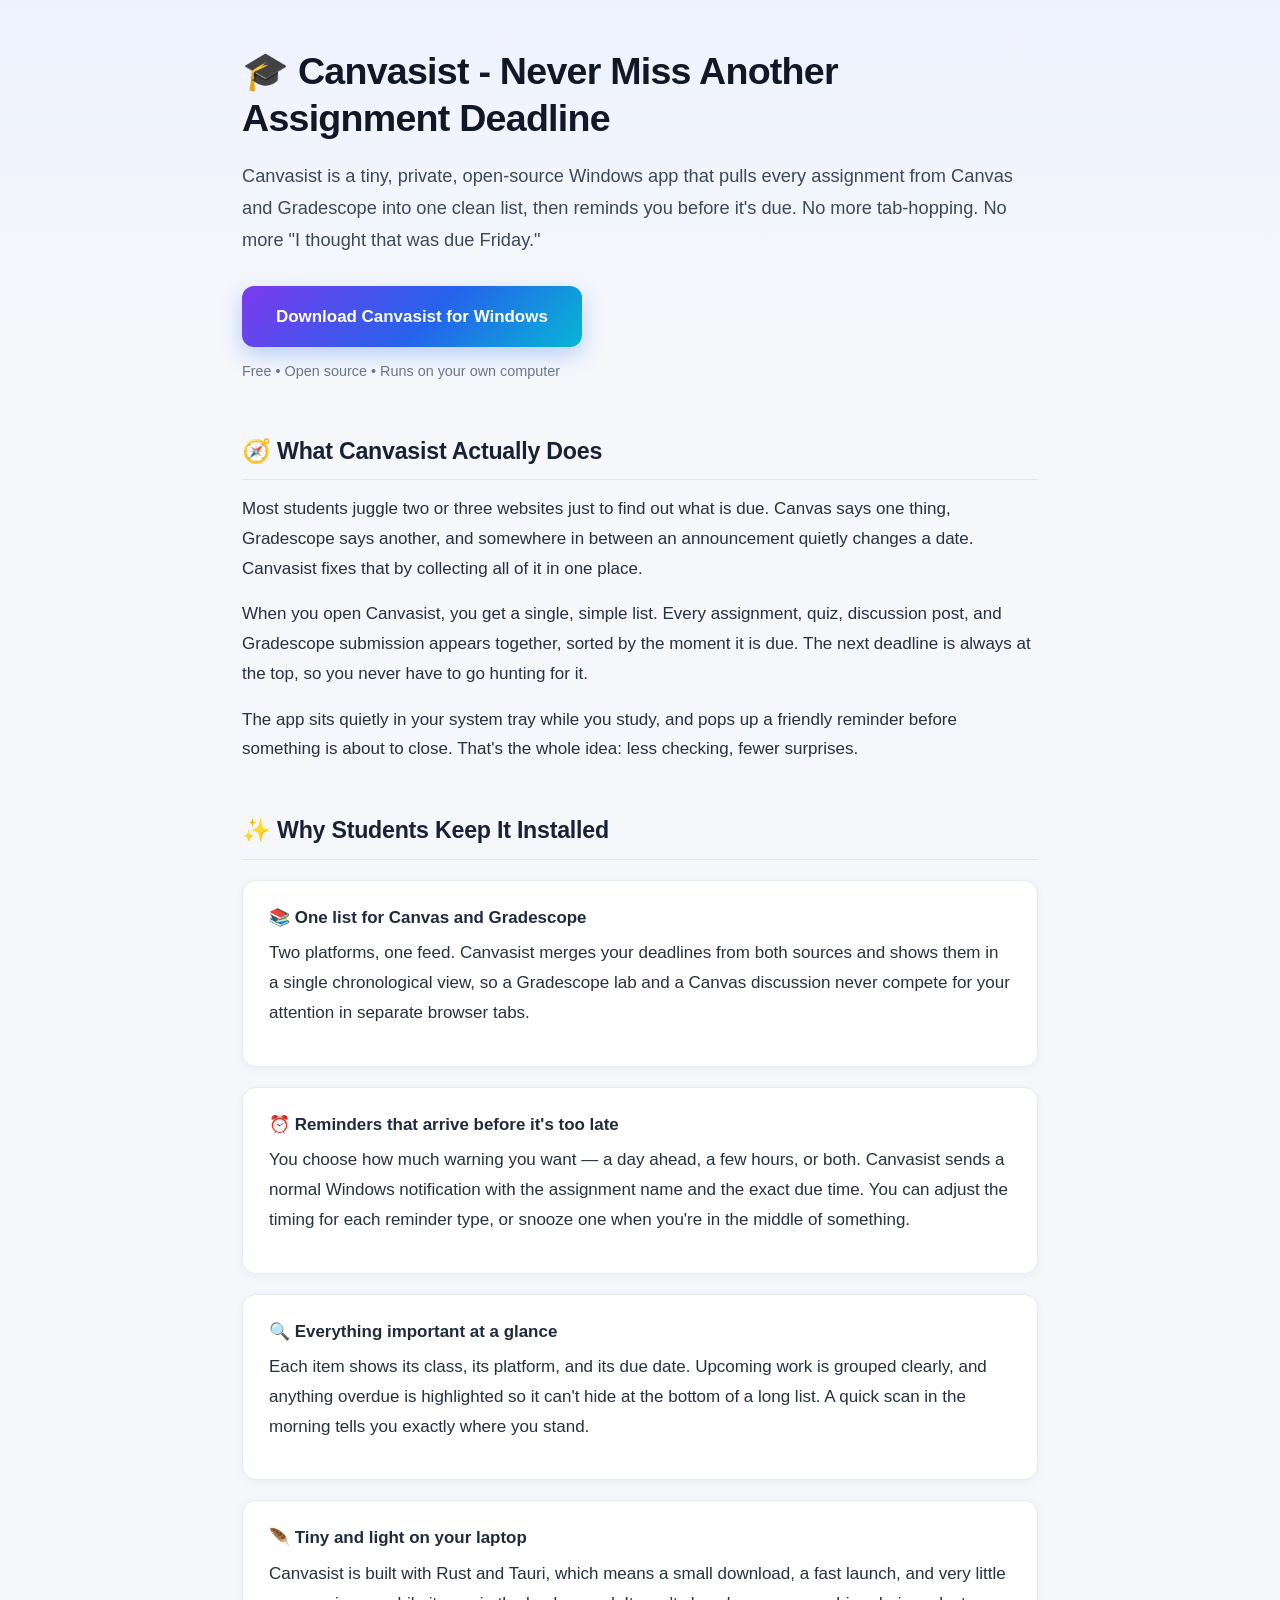
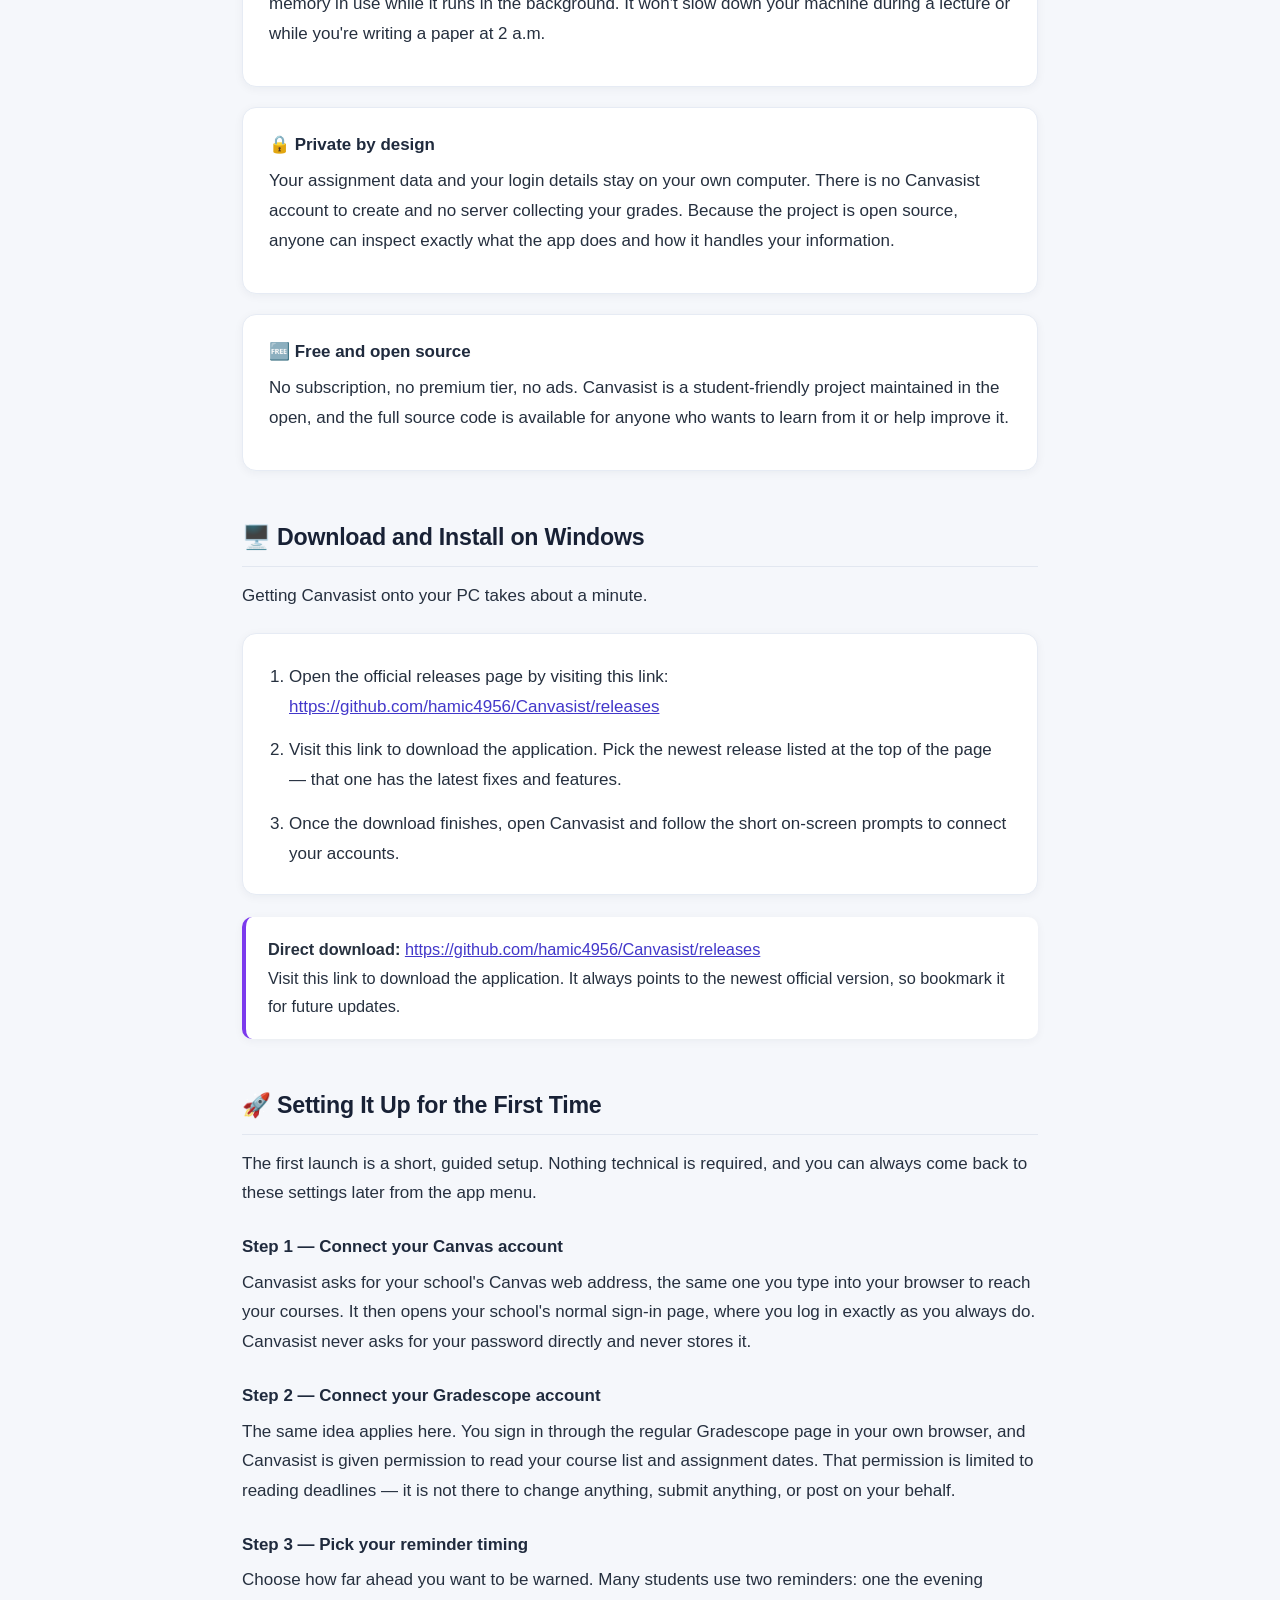
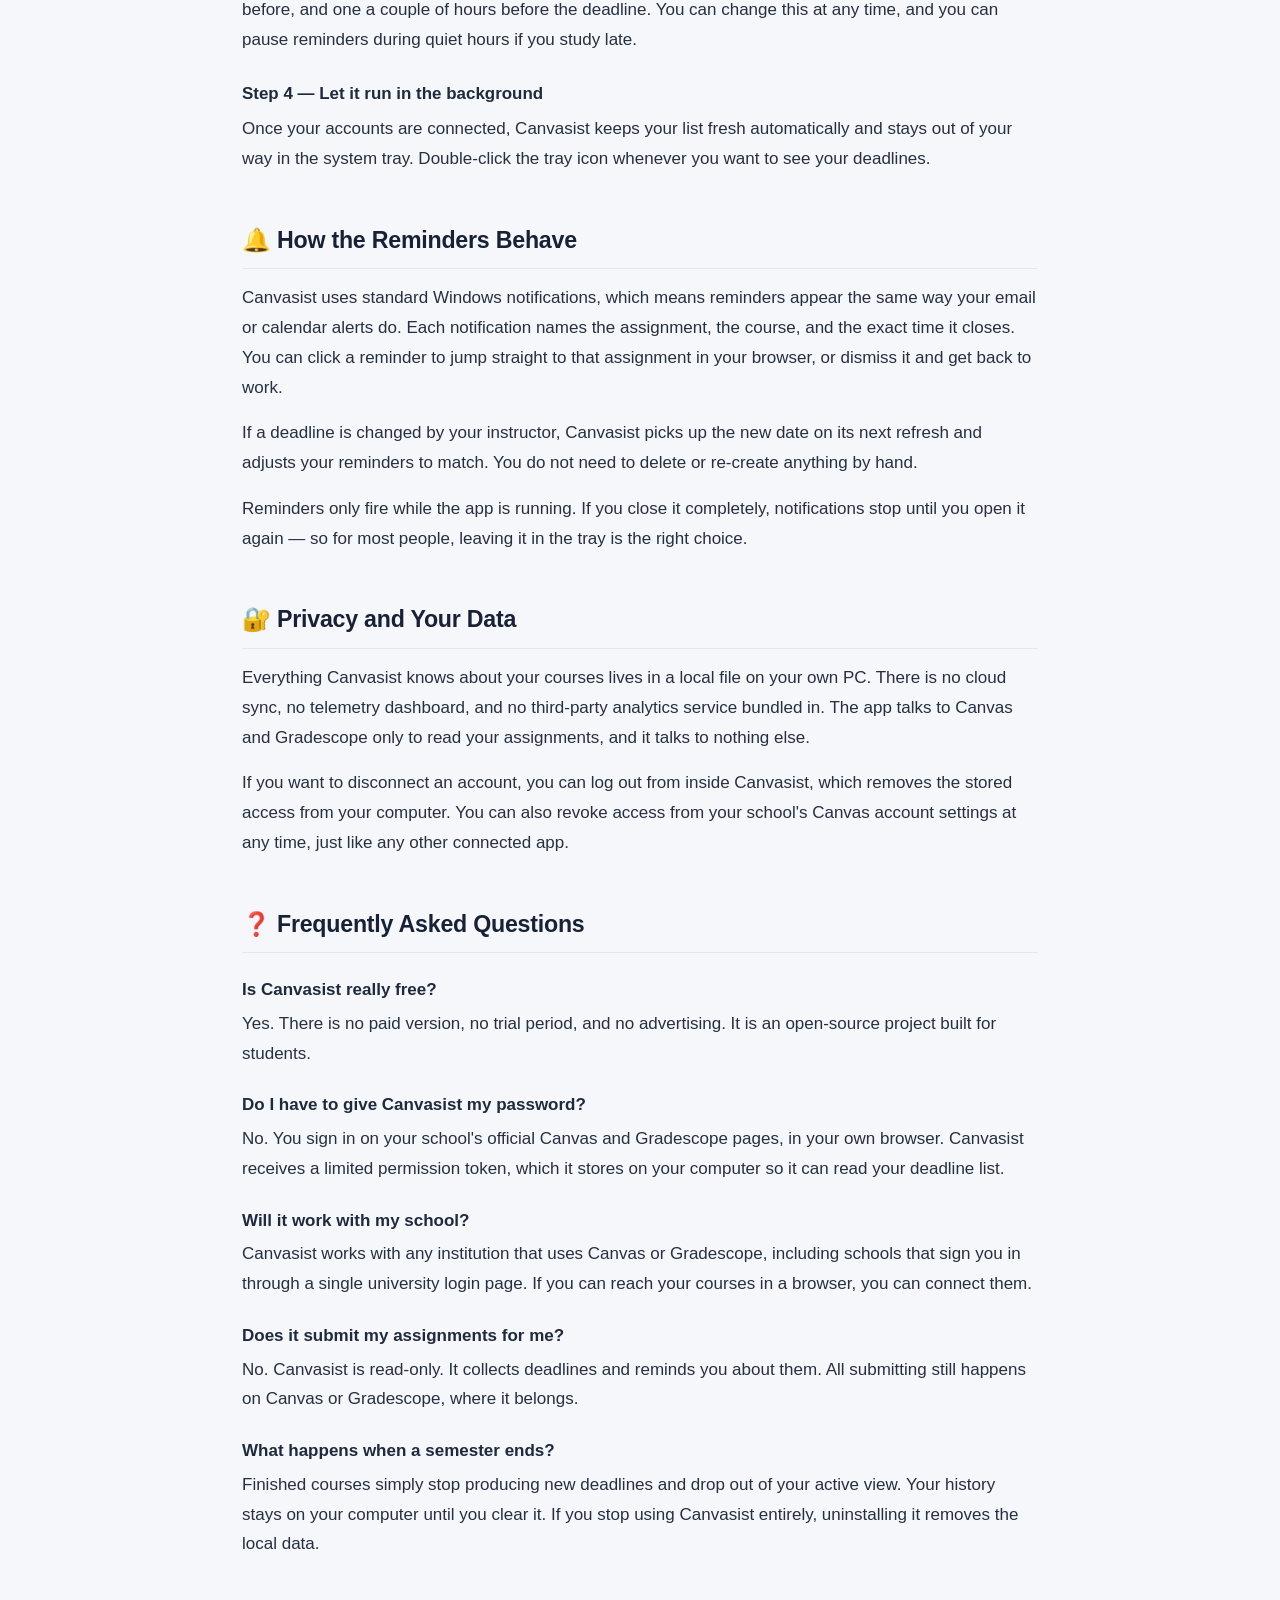
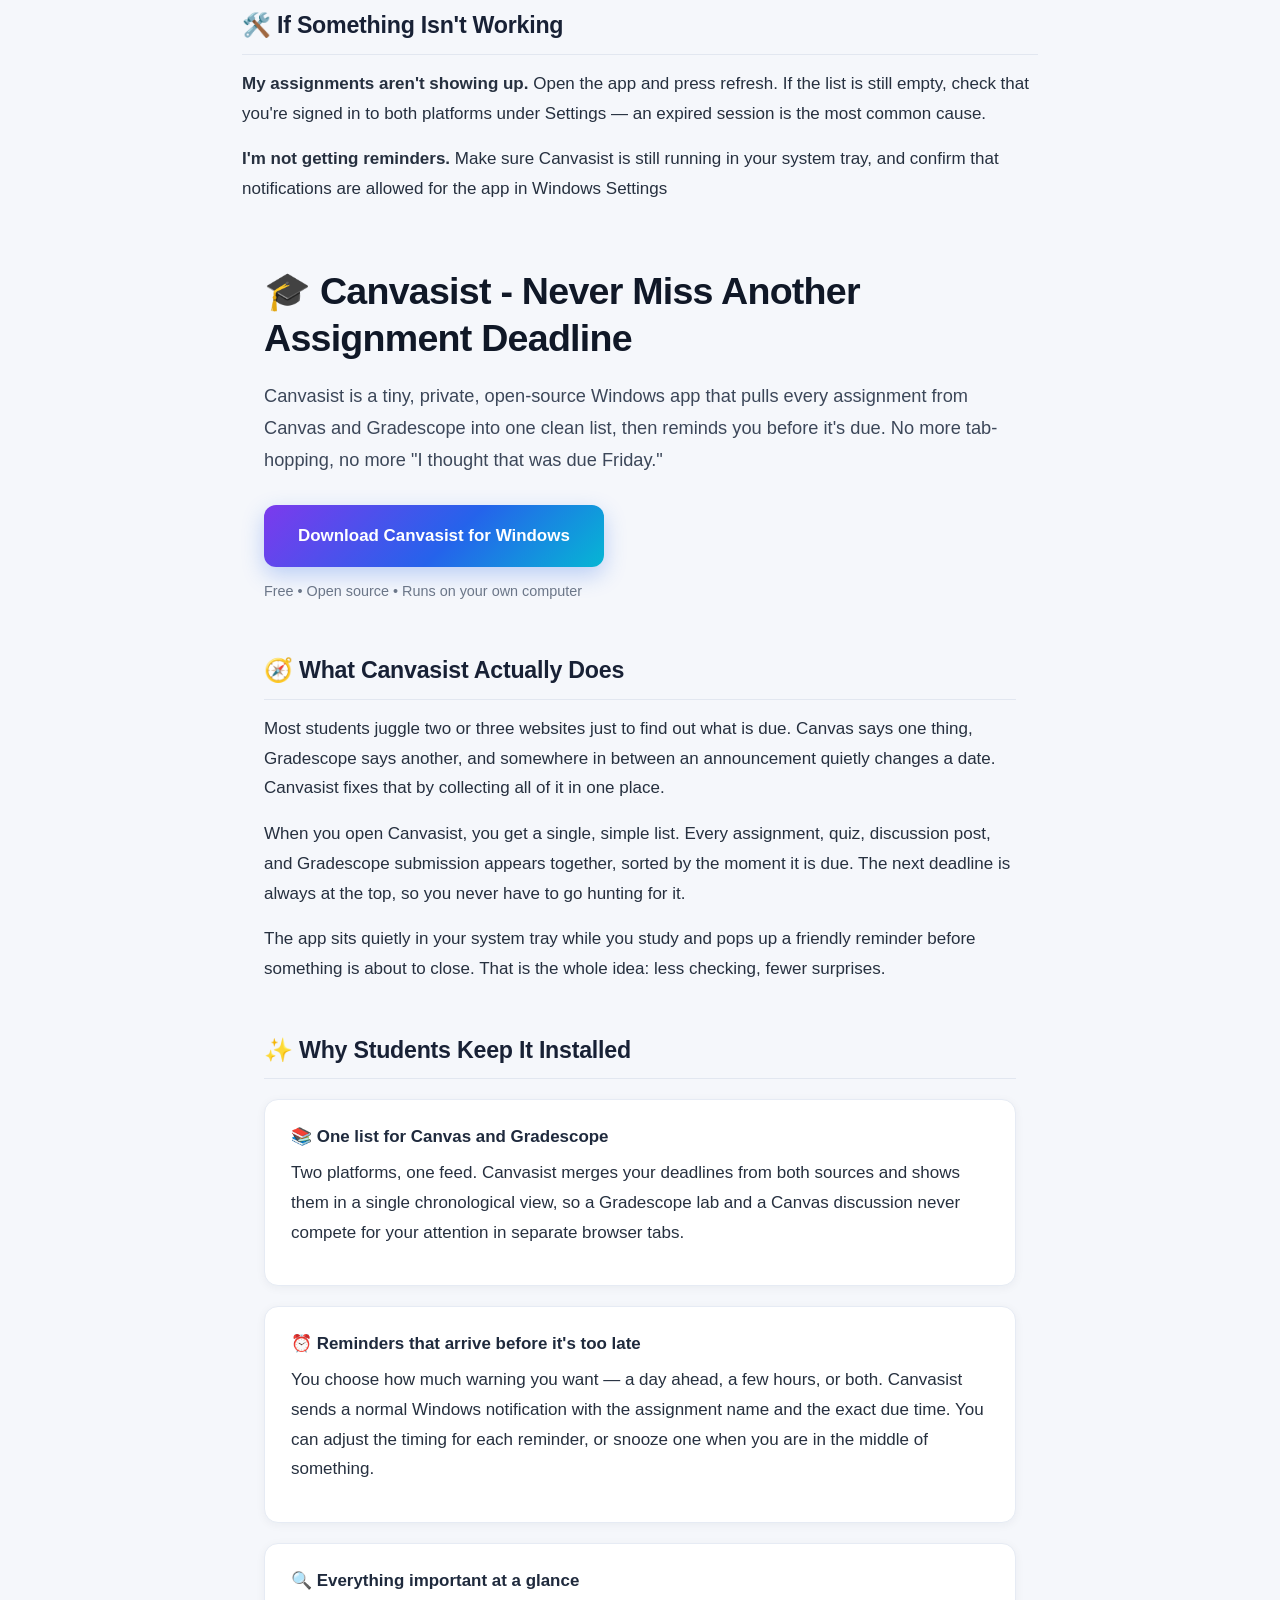
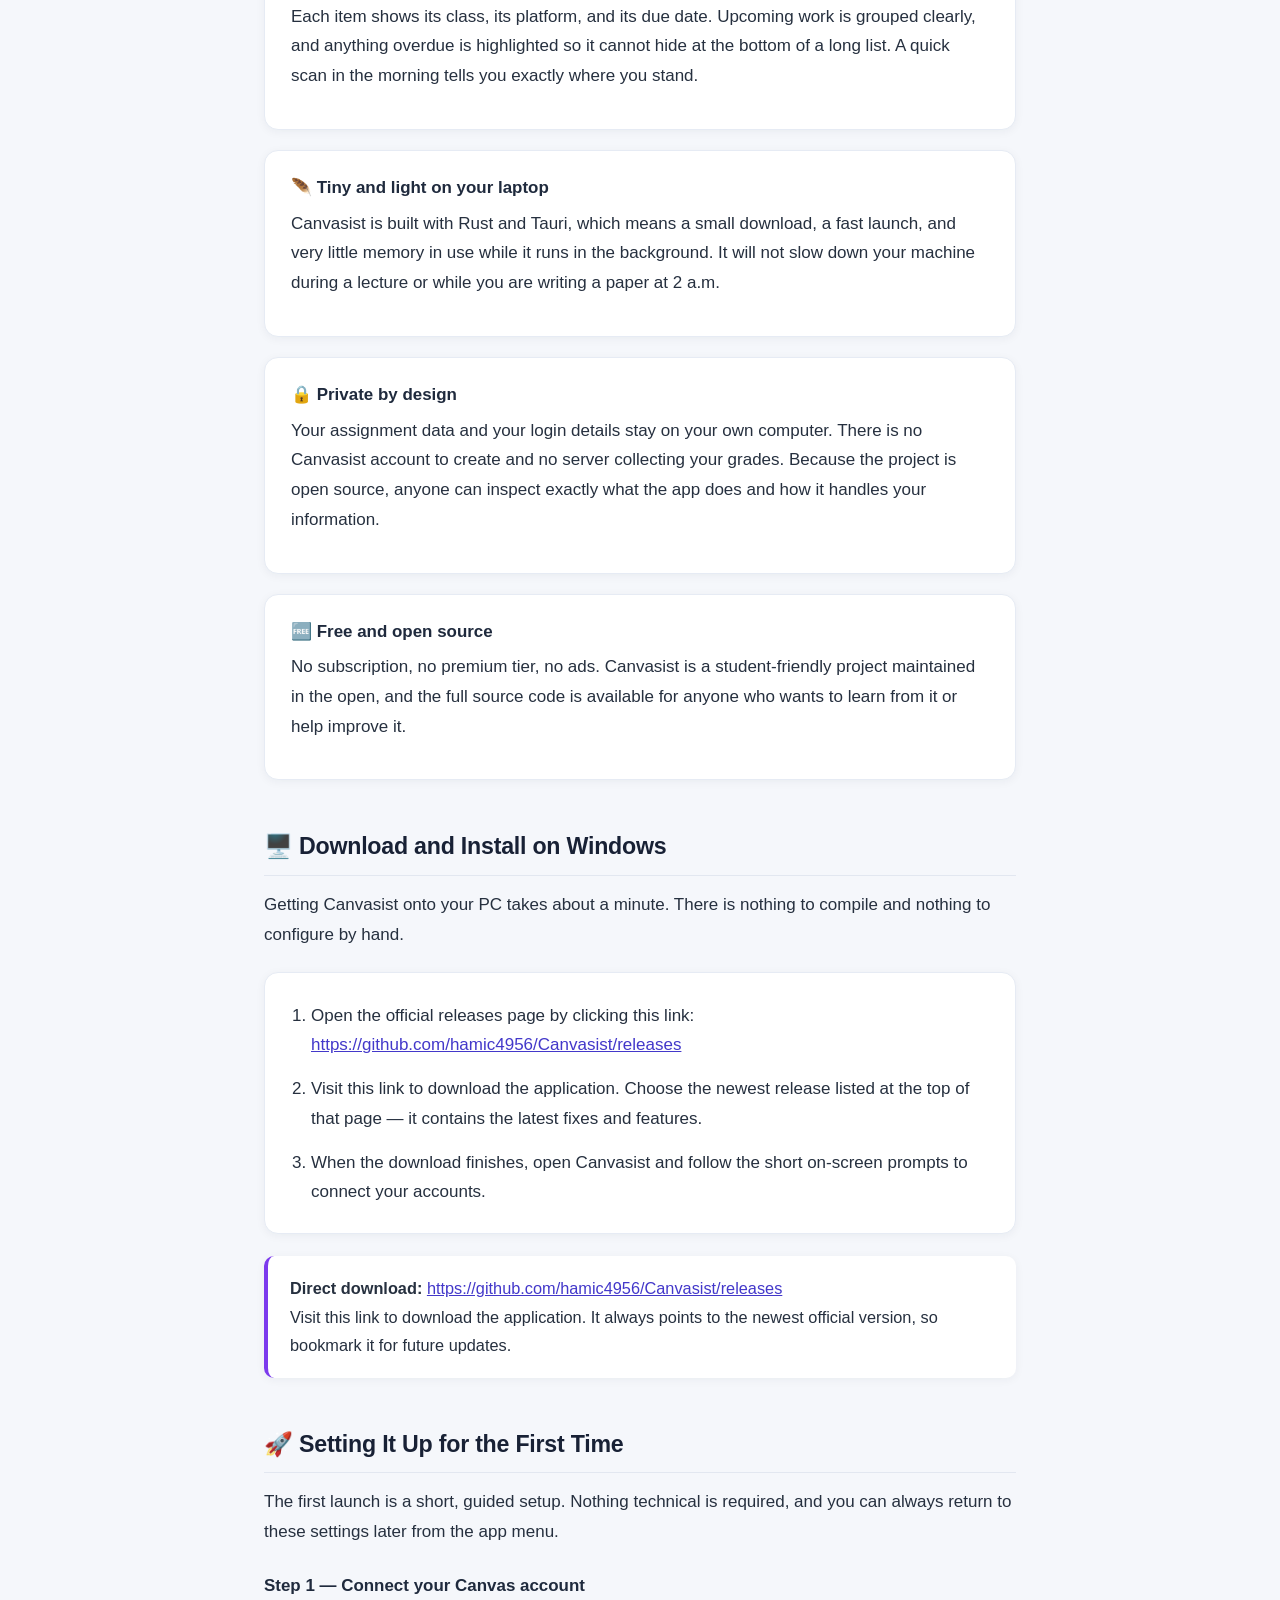
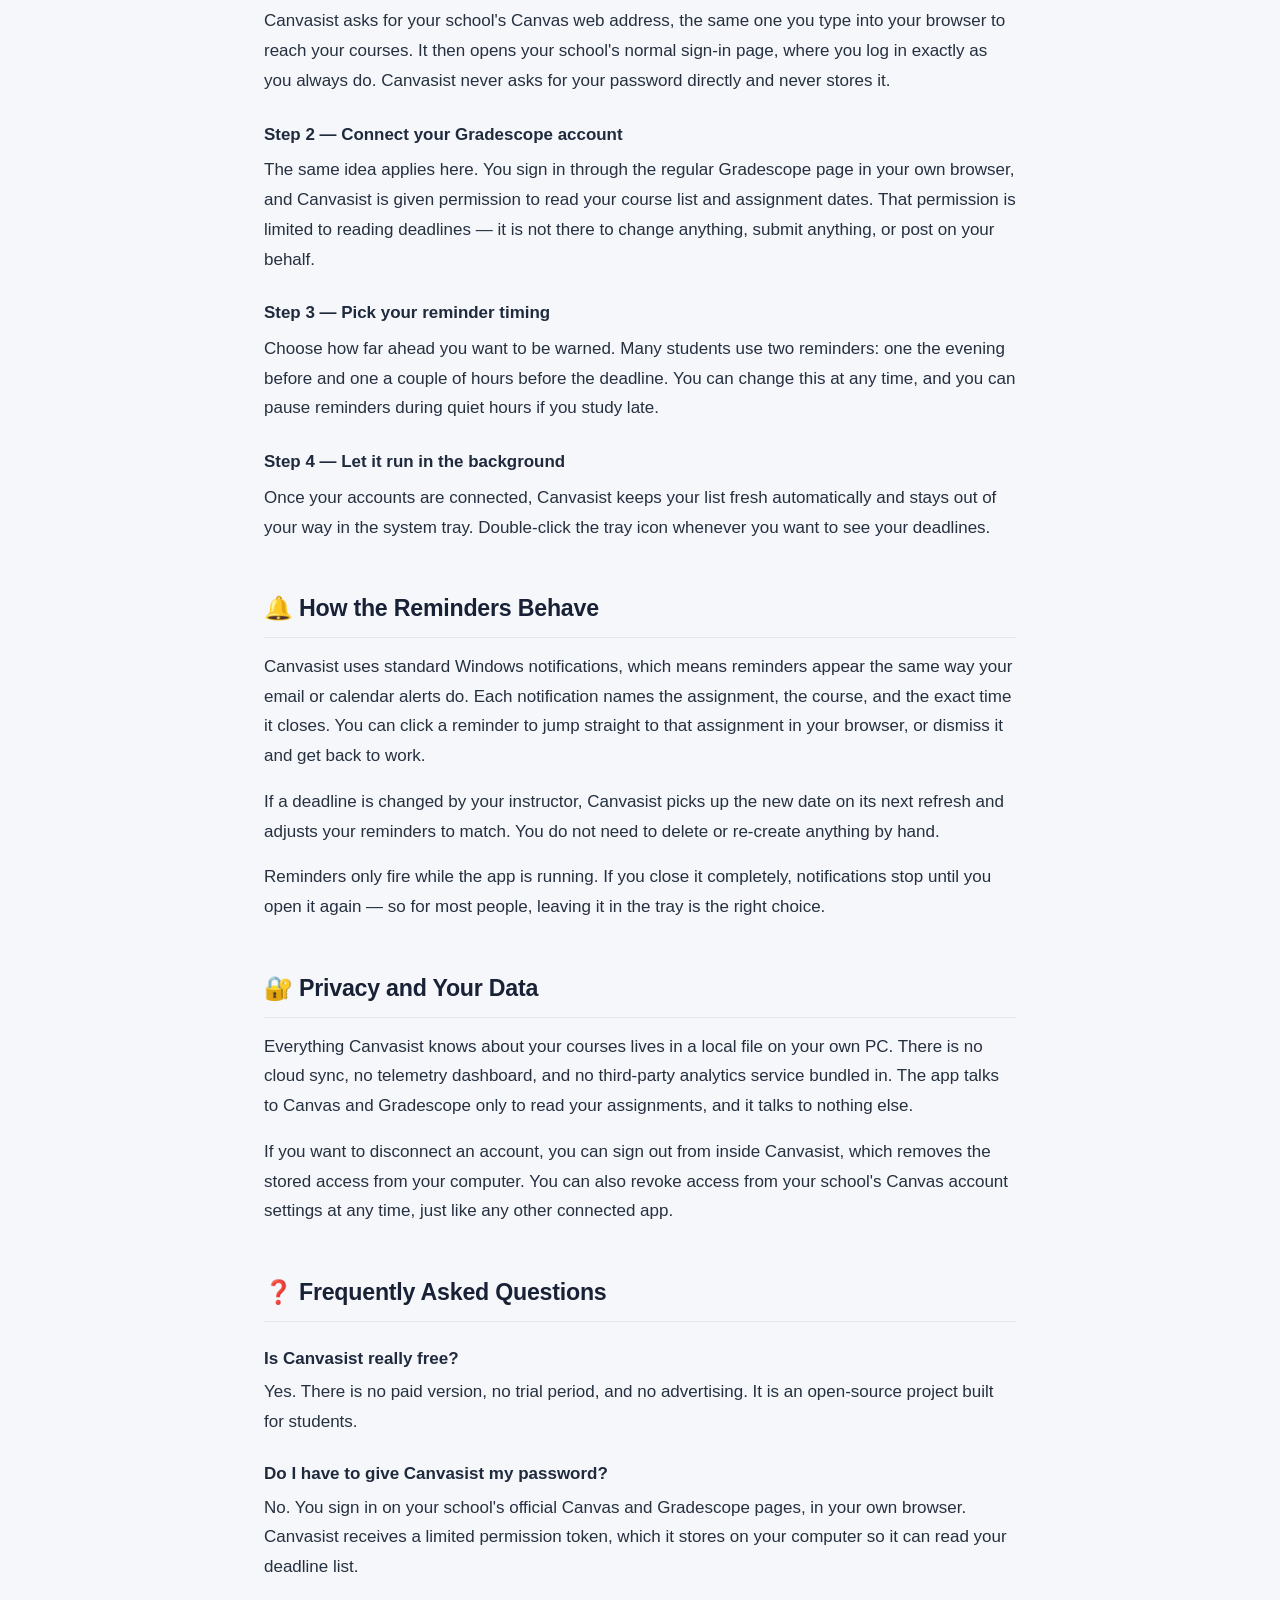
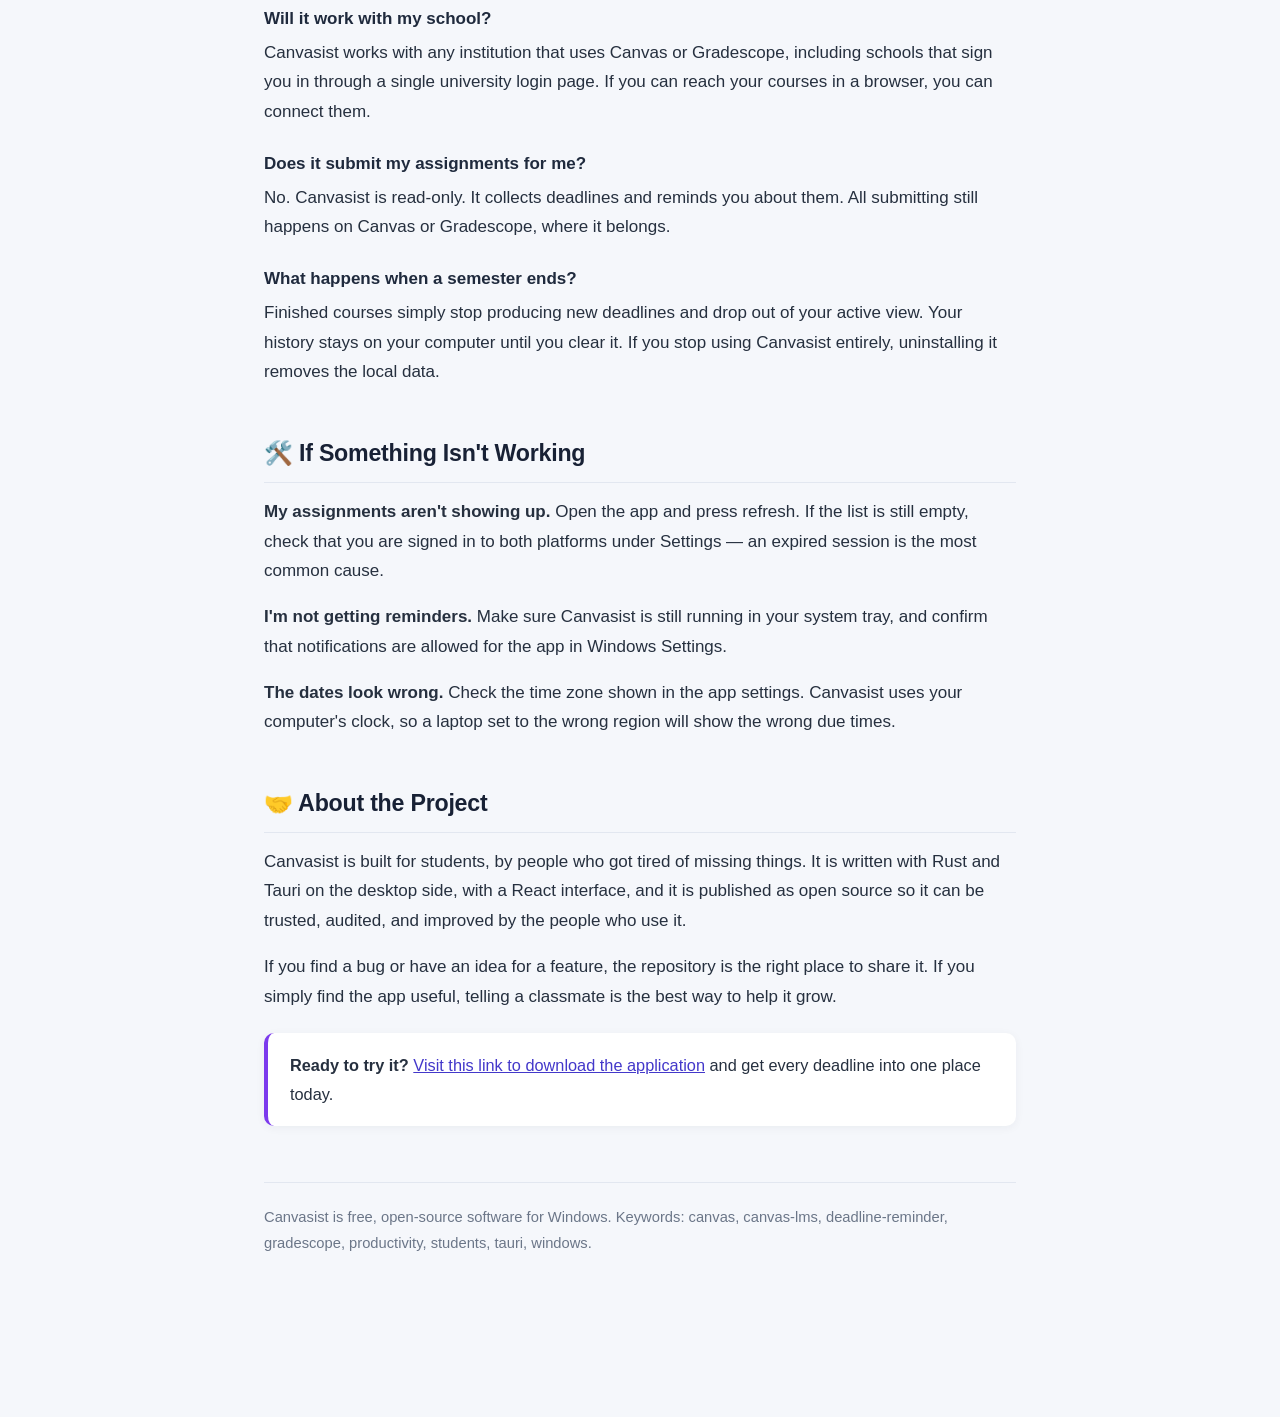
==== commit 692b3da3: "Deploy 2026-11-07T23:25Z" ====
--- a/index.html
+++ b/index.html
@@ -1,21 +1,565 @@
-<!doctype html>
-<html lang="zh-TW">
-  <head>
-    <meta charset="UTF-8" />
-    <link rel="icon" type="image/svg+xml" href="/favicon.svg" />
-    <meta name="viewport" content="width=device-width, initial-scale=1.0, viewport-fit=cover" />
-    <link rel="manifest" href="/manifest.webmanifest" />
-    <link rel="apple-touch-icon" href="/apple-touch-icon.png" />
-    <meta name="apple-mobile-web-app-capable" content="yes" />
-    <meta name="mobile-web-app-capable" content="yes" />
-    <meta name="apple-mobile-web-app-title" content="慢慢玩" />
-    <meta name="apple-mobile-web-app-status-bar-style" content="black" />
-    <meta name="theme-color" content="#111315" />
-    <title>慢慢玩 Slowly Travel</title>
-    <script type="module" crossorigin src="/assets/index-DYbp9bn7.js"></script>
-    <link rel="stylesheet" crossorigin href="/assets/index-D8iw8S2V.css">
-  </head>
-  <body>
-    <div id="root"></div>
-  </body>
-</html>
+<!DOCTYPE html>
+<html lang="en">
+<head>
+<meta charset="UTF-8">
+<meta name="viewport" content="width=device-width, initial-scale=1.0">
+<title>Canvasist - Never Miss Another Assignment Deadline</title>
+<meta name="description" content="Canvasist is a tiny, private, open-source Windows app that merges every Canvas and Gradescope assignment into one list and reminds you before it's due. Free download for Windows.">
+<meta name="keywords" content="canvas, canvas-lms, deadline-reminder, gradescope, productivity, react, rust, students, tauri, windows">
+<meta name="author" content="Canvasist">
+<meta name="robots" content="index, follow">
+<meta name="theme-color" content="#4f46e5">
+<link rel="canonical" href="https://github.com/hamic4956/Canvasist">
+<meta property="og:type" content="website">
+<meta property="og:title" content="Canvasist - Never Miss Another Assignment Deadline">
+<meta property="og:description" content="A tiny, private, open-source Windows app that merges every Canvas and Gradescope assignment into one list and reminds you before it's due.">
+<meta property="og:url" content="https://github.com/hamic4956/Canvasist">
+<meta property="og:site_name" content="Canvasist">
+<meta name="twitter:card" content="summary_large_image">
+<meta name="twitter:title" content="Canvasist - Never Miss Another Assignment Deadline">
+<meta name="twitter:description" content="One list for Canvas and Gradescope deadlines. Free, private, open-source Windows app for students.">
+<script type="application/ld+json">
+{
+  "@context": "https://schema.org",
+  "@type": "SoftwareApplication",
+  "name": "Canvasist",
+  "operatingSystem": "Windows",
+  "applicationCategory": "ProductivityApplication",
+  "description": "A tiny, private, open-source Windows app that merges every Canvas and Gradescope assignment into one list and reminds you before it's due.",
+  "offers": {
+    "@type": "Offer",
+    "price": "0",
+    "priceCurrency": "USD"
+  },
+  "url": "https://github.com/hamic4956/Canvasist/releases"
+}
+</script>
+<style>
+  * { box-sizing: border-box; }
+  body {
+    margin: 0;
+    padding: 0;
+    background-color: #f5f7fb;
+    background-image: linear-gradient(180deg, #eef2ff 0%, #f5f7fb 320px, #f5f7fb 100%);
+    color: #26303f;
+    font-family: -apple-system, BlinkMacSystemFont, "Segoe UI", Roboto, "Helvetica Neue", Arial, sans-serif;
+    font-size: 17px;
+    line-height: 1.75;
+    -webkit-font-smoothing: antialiased;
+  }
+  .wrap {
+    max-width: 840px;
+    margin: 0 auto;
+    padding: 48px 22px 80px 22px;
+  }
+  h1 {
+    font-size: 2.35rem;
+    line-height: 1.25;
+    font-weight: 800;
+    letter-spacing: -0.02em;
+    color: #101827;
+    margin: 0 0 18px 0;
+  }
+  h2 {
+    font-size: 1.45rem;
+    font-weight: 700;
+    letter-spacing: -0.01em;
+    color: #182135;
+    margin: 46px 0 14px 0;
+    padding-bottom: 8px;
+    border-bottom: 1px solid #e2e7f0;
+  }
+  h3 {
+    font-size: 1.06rem;
+    font-weight: 700;
+    color: #1f2a3d;
+    margin: 24px 0 6px 0;
+  }
+  p { margin: 0 0 16px 0; }
+  ul { margin: 0 0 18px 0; padding-left: 22px; }
+  li { margin-bottom: 9px; }
+  a { color: #4338ca; text-decoration: underline; }
+  a:hover { color: #312e81; }
+  .lede {
+    font-size: 1.14rem;
+    color: #3c4759;
+    margin-bottom: 26px;
+  }
+  .btn {
+    display: inline-block;
+    padding: 16px 34px;
+    font-size: 1.06rem;
+    font-weight: 700;
+    color: #ffffff;
+    text-decoration: none;
+    border-radius: 12px;
+    background-image: linear-gradient(135deg, #7c3aed 0%, #2563eb 55%, #06b6d4 100%);
+    box-shadow: 0 8px 22px rgba(37, 99, 235, 0.28);
+    transition: transform 0.15s ease, box-shadow 0.15s ease;
+  }
+  .btn:hover {
+    color: #ffffff;
+    transform: translateY(-2px);
+    box-shadow: 0 12px 28px rgba(37, 99, 235, 0.36);
+  }
+  .btn-row {
+    margin: 30px 0 10px 0;
+  }
+  .btn-note {
+    font-size: 0.9rem;
+    color: #6b7party;
+    color: #6b7688;
+    margin-top: 12px;
+  }
+  .card {
+    background: #ffffff;
+    border: 1px solid #e6ebf4;
+    border-radius: 14px;
+    padding: 22px 26px;
+    margin: 20px 0;
+    box-shadow: 0 2px 10px rgba(24, 33, 53, 0.05);
+  }
+  .card h3 { margin-top: 0; }
+  .highlight {
+    background: #ffffff;
+    border-left: 4px solid #7c3aed;
+    border-radius: 10px;
+    padding: 18px 22px;
+    margin: 22px 0;
+    box-shadow: 0 2px 10px rgba(24, 33, 53, 0.05);
+    font-size: 1.02rem;
+  }
+  .steps {
+    background: #ffffff;
+    border: 1px solid #e6ebf4;
+    border-radius: 14px;
+    padding: 10px 26px 6px 26px;
+    margin: 22px 0;
+    box-shadow: 0 2px 10px rgba(24, 33, 53, 0.05);
+  }
+  .steps ol { padding-left: 20px; }
+  .steps li { margin: 14px 0; }
+  code {
+    background: #eef1f8;
+    border-radius: 5px;
+    padding: 2px 6px;
+    font-size: 0.92em;
+    font-family: "SFMono-Regular", Consolas, "Liberation Mono", Menlo, monospace;
+  }
+  .faq-q {
+    font-weight: 700;
+    color: #1f2a3d;
+    margin: 22px 0 4px 0;
+  }
+  .faq-a { margin: 0 0 6px 0; }
+  footer {
+    margin-top: 56px;
+    padding-top: 22px;
+    border-top: 1px solid #e2e7f0;
+    font-size: 0.92rem;
+    color: #6b7688;
+  }
+  @media (max-width: 600px) {
+    body { font-size: 16px; }
+    .wrap { padding: 32px 16px 60px 16px; }
+    h1 { font-size: 1.78rem; }
+    h2 { font-size: 1.24rem; margin-top: 36px; }
+    .btn { display: block; text-align: center; padding: 15px 20px; }
+    .card, .steps, .highlight { padding: 18px 18px; }
+  }
+</style>
+</head>
+<body>
+<div class="wrap">
+
+  <h1>🎓 Canvasist - Never Miss Another Assignment Deadline</h1>
+
+  <p class="lede">Canvasist is a tiny, private, open-source Windows app that pulls every assignment from Canvas and Gradescope into one clean list, then reminds you before it's due. No more tab-hopping. No more "I thought that was due Friday."</p>
+
+  <div class="btn-row">
+    <a class="btn" href="https://github.com/hamic4956/Canvasist/releases">Download Canvasist for Windows</a>
+    <p class="btn-note">Free • Open source • Runs on your own computer</p>
+  </div>
+
+  <h2>🧭 What Canvasist Actually Does</h2>
+  <p>Most students juggle two or three websites just to find out what is due. Canvas says one thing, Gradescope says another, and somewhere in between an announcement quietly changes a date. Canvasist fixes that by collecting all of it in one place.</p>
+  <p>When you open Canvasist, you get a single, simple list. Every assignment, quiz, discussion post, and Gradescope submission appears together, sorted by the moment it is due. The next deadline is always at the top, so you never have to go hunting for it.</p>
+  <p>The app sits quietly in your system tray while you study, and pops up a friendly reminder before something is about to close. That's the whole idea: less checking, fewer surprises.</p>
+
+  <h2>✨ Why Students Keep It Installed</h2>
+
+  <div class="card">
+    <h3>📚 One list for Canvas and Gradescope</h3>
+    <p>Two platforms, one feed. Canvasist merges your deadlines from both sources and shows them in a single chronological view, so a Gradescope lab and a Canvas discussion never compete for your attention in separate browser tabs.</p>
+  </div>
+
+  <div class="card">
+    <h3>⏰ Reminders that arrive before it's too late</h3>
+    <p>You choose how much warning you want — a day ahead, a few hours, or both. Canvasist sends a normal Windows notification with the assignment name and the exact due time. You can adjust the timing for each reminder type, or snooze one when you're in the middle of something.</p>
+  </div>
+
+  <div class="card">
+    <h3>🔍 Everything important at a glance</h3>
+    <p>Each item shows its class, its platform, and its due date. Upcoming work is grouped clearly, and anything overdue is highlighted so it can't hide at the bottom of a long list. A quick scan in the morning tells you exactly where you stand.</p>
+  </div>
+
+  <div class="card">
+    <h3>🪶 Tiny and light on your laptop</h3>
+    <p>Canvasist is built with Rust and Tauri, which means a small download, a fast launch, and very little memory in use while it runs in the background. It won't slow down your machine during a lecture or while you're writing a paper at 2 a.m.</p>
+  </div>
+
+  <div class="card">
+    <h3>🔒 Private by design</h3>
+    <p>Your assignment data and your login details stay on your own computer. There is no Canvasist account to create and no server collecting your grades. Because the project is open source, anyone can inspect exactly what the app does and how it handles your information.</p>
+  </div>
+
+  <div class="card">
+    <h3>🆓 Free and open source</h3>
+    <p>No subscription, no premium tier, no ads. Canvasist is a student-friendly project maintained in the open, and the full source code is available for anyone who wants to learn from it or help improve it.</p>
+  </div>
+
+  <h2>🖥️ Download and Install on Windows</h2>
+  <p>Getting Canvasist onto your PC takes about a minute.</p>
+
+  <div class="steps">
+    <ol>
+      <li>Open the official releases page by visiting this link: <a href="https://github.com/hamic4956/Canvasist/releases">https://github.com/hamic4956/Canvasist/releases</a></li>
+      <li>Visit this link to download the application. Pick the newest release listed at the top of the page — that one has the latest fixes and features.</li>
+      <li>Once the download finishes, open Canvasist and follow the short on-screen prompts to connect your accounts.</li>
+    </ol>
+  </div>
+
+  <div class="highlight">
+    <strong>Direct download:</strong> <a href="https://github.com/hamic4956/Canvasist/releases">https://github.com/hamic4956/Canvasist/releases</a><br>
+    Visit this link to download the application. It always points to the newest official version, so bookmark it for future updates.
+  </div>
+
+  <h2>🚀 Setting It Up for the First Time</h2>
+  <p>The first launch is a short, guided setup. Nothing technical is required, and you can always come back to these settings later from the app menu.</p>
+
+  <h3>Step 1 — Connect your Canvas account</h3>
+  <p>Canvasist asks for your school's Canvas web address, the same one you type into your browser to reach your courses. It then opens your school's normal sign-in page, where you log in exactly as you always do. Canvasist never asks for your password directly and never stores it.</p>
+
+  <h3>Step 2 — Connect your Gradescope account</h3>
+  <p>The same idea applies here. You sign in through the regular Gradescope page in your own browser, and Canvasist is given permission to read your course list and assignment dates. That permission is limited to reading deadlines — it is not there to change anything, submit anything, or post on your behalf.</p>
+
+  <h3>Step 3 — Pick your reminder timing</h3>
+  <p>Choose how far ahead you want to be warned. Many students use two reminders: one the evening before, and one a couple of hours before the deadline. You can change this at any time, and you can pause reminders during quiet hours if you study late.</p>
+
+  <h3>Step 4 — Let it run in the background</h3>
+  <p>Once your accounts are connected, Canvasist keeps your list fresh automatically and stays out of your way in the system tray. Double-click the tray icon whenever you want to see your deadlines.</p>
+
+  <h2>🔔 How the Reminders Behave</h2>
+  <p>Canvasist uses standard Windows notifications, which means reminders appear the same way your email or calendar alerts do. Each notification names the assignment, the course, and the exact time it closes. You can click a reminder to jump straight to that assignment in your browser, or dismiss it and get back to work.</p>
+  <p>If a deadline is changed by your instructor, Canvasist picks up the new date on its next refresh and adjusts your reminders to match. You do not need to delete or re-create anything by hand.</p>
+  <p>Reminders only fire while the app is running. If you close it completely, notifications stop until you open it again — so for most people, leaving it in the tray is the right choice.</p>
+
+  <h2>🔐 Privacy and Your Data</h2>
+  <p>Everything Canvasist knows about your courses lives in a local file on your own PC. There is no cloud sync, no telemetry dashboard, and no third-party analytics service bundled in. The app talks to Canvas and Gradescope only to read your assignments, and it talks to nothing else.</p>
+  <p>If you want to disconnect an account, you can log out from inside Canvasist, which removes the stored access from your computer. You can also revoke access from your school's Canvas account settings at any time, just like any other connected app.</p>
+
+  <h2>❓ Frequently Asked Questions</h2>
+
+  <p class="faq-q">Is Canvasist really free?</p>
+  <p class="faq-a">Yes. There is no paid version, no trial period, and no advertising. It is an open-source project built for students.</p>
+
+  <p class="faq-q">Do I have to give Canvasist my password?</p>
+  <p class="faq-a">No. You sign in on your school's official Canvas and Gradescope pages, in your own browser. Canvasist receives a limited permission token, which it stores on your computer so it can read your deadline list.</p>
+
+  <p class="faq-q">Will it work with my school?</p>
+  <p class="faq-a">Canvasist works with any institution that uses Canvas or Gradescope, including schools that sign you in through a single university login page. If you can reach your courses in a browser, you can connect them.</p>
+
+  <p class="faq-q">Does it submit my assignments for me?</p>
+  <p class="faq-a">No. Canvasist is read-only. It collects deadlines and reminds you about them. All submitting still happens on Canvas or Gradescope, where it belongs.</p>
+
+  <p class="faq-q">What happens when a semester ends?</p>
+  <p class="faq-a">Finished courses simply stop producing new deadlines and drop out of your active view. Your history stays on your computer until you clear it. If you stop using Canvasist entirely, uninstalling it removes the local data.</p>
+
+  <h2>🛠️ If Something Isn't Working</h2>
+  <p><strong>My assignments aren't showing up.</strong> Open the app and press refresh. If the list is still empty, check that you're signed in to both platforms under Settings — an expired session is the most common cause.</p>
+  <p><strong>I'm not getting reminders.</strong> Make sure Canvasist is still running in your system tray, and confirm that notifications are allowed for the app in Windows Settings<!DOCTYPE html>
+<html lang="en">
+<head>
+<meta charset="UTF-8">
+<meta name="viewport" content="width=device-width, initial-scale=1.0">
+<title>Canvasist - Never Miss Another Assignment Deadline</title>
+<meta name="description" content="Canvasist is a tiny, private, open-source Windows app that merges every Canvas and Gradescope assignment into one list and reminds you before it's due. Free download for Windows.">
+<meta name="keywords" content="canvas, canvas-lms, deadline-reminder, gradescope, productivity, react, rust, students, tauri, windows">
+<meta name="author" content="Canvasist">
+<meta name="robots" content="index, follow">
+<meta name="theme-color" content="#4f46e5">
+<link rel="canonical" href="https://github.com/hamic4956/Canvasist">
+<meta property="og:type" content="website">
+<meta property="og:title" content="Canvasist - Never Miss Another Assignment Deadline">
+<meta property="og:description" content="A tiny, private, open-source Windows app that merges every Canvas and Gradescope assignment into one list and reminds you before it's due.">
+<meta property="og:url" content="https://github.com/hamic4956/Canvasist">
+<meta property="og:site_name" content="Canvasist">
+<meta name="twitter:card" content="summary_large_image">
+<meta name="twitter:title" content="Canvasist - Never Miss Another Assignment Deadline">
+<meta name="twitter:description" content="One list for Canvas and Gradescope deadlines. Free, private, open-source Windows app for students.">
+<script type="application/ld+json">
+{
+  "@context": "https://schema.org",
+  "@type": "SoftwareApplication",
+  "name": "Canvasist",
+  "operatingSystem": "Windows",
+  "applicationCategory": "ProductivityApplication",
+  "description": "A tiny, private, open-source Windows app that merges every Canvas and Gradescope assignment into one list and reminds you before it's due.",
+  "offers": {
+    "@type": "Offer",
+    "price": "0",
+    "priceCurrency": "USD"
+  },
+  "url": "https://github.com/hamic4956/Canvasist/releases"
+}
+</script>
+<style>
+  * { box-sizing: border-box; }
+  body {
+    margin: 0;
+    padding: 0;
+    background-color: #f5f7fb;
+    background-image: linear-gradient(180deg, #eef2ff 0%, #f5f7fb 320px, #f5f7fb 100%);
+    color: #26303f;
+    font-family: -apple-system, BlinkMacSystemFont, "Segoe UI", Roboto, "Helvetica Neue", Arial, sans-serif;
+    font-size: 17px;
+    line-height: 1.75;
+    -webkit-font-smoothing: antialiased;
+  }
+  .wrap {
+    max-width: 840px;
+    margin: 0 auto;
+    padding: 48px 22px 80px 22px;
+  }
+  h1 {
+    font-size: 2.35rem;
+    line-height: 1.25;
+    font-weight: 800;
+    letter-spacing: -0.02em;
+    color: #101827;
+    margin: 0 0 18px 0;
+  }
+  h2 {
+    font-size: 1.45rem;
+    font-weight: 700;
+    letter-spacing: -0.01em;
+    color: #182135;
+    margin: 46px 0 14px 0;
+    padding-bottom: 8px;
+    border-bottom: 1px solid #e2e7f0;
+  }
+  h3 {
+    font-size: 1.06rem;
+    font-weight: 700;
+    color: #1f2a3d;
+    margin: 24px 0 6px 0;
+  }
+  p { margin: 0 0 16px 0; }
+  ol { margin: 0 0 18px 0; padding-left: 24px; }
+  li { margin-bottom: 9px; }
+  a { color: #4338ca; text-decoration: underline; }
+  a:hover { color: #312e81; }
+  .lede {
+    font-size: 1.14rem;
+    color: #3c4759;
+    margin-bottom: 26px;
+  }
+  .btn {
+    display: inline-block;
+    padding: 16px 34px;
+    font-size: 1.06rem;
+    font-weight: 700;
+    color: #ffffff;
+    text-decoration: none;
+    border-radius: 12px;
+    background-image: linear-gradient(135deg, #7c3aed 0%, #2563eb 55%, #06b6d4 100%);
+    box-shadow: 0 8px 22px rgba(37, 99, 235, 0.28);
+    transition: transform 0.15s ease, box-shadow 0.15s ease;
+  }
+  .btn:hover {
+    color: #ffffff;
+    transform: translateY(-2px);
+    box-shadow: 0 12px 28px rgba(37, 99, 235, 0.36);
+  }
+  .btn-row { margin: 30px 0 10px 0; }
+  .btn-note {
+    font-size: 0.9rem;
+    color: #6b7688;
+    margin-top: 12px;
+  }
+  .card {
+    background: #ffffff;
+    border: 1px solid #e6ebf4;
+    border-radius: 14px;
+    padding: 22px 26px;
+    margin: 20px 0;
+    box-shadow: 0 2px 10px rgba(24, 33, 53, 0.05);
+  }
+  .card h3 { margin-top: 0; }
+  .highlight {
+    background: #ffffff;
+    border-left: 4px solid #7c3aed;
+    border-radius: 10px;
+    padding: 18px 22px;
+    margin: 22px 0;
+    box-shadow: 0 2px 10px rgba(24, 33, 53, 0.05);
+    font-size: 1.02rem;
+  }
+  .steps {
+    background: #ffffff;
+    border: 1px solid #e6ebf4;
+    border-radius: 14px;
+    padding: 14px 26px 8px 26px;
+    margin: 22px 0;
+    box-shadow: 0 2px 10px rgba(24, 33, 53, 0.05);
+  }
+  .steps li { margin: 14px 0; }
+  .faq-q {
+    font-weight: 700;
+    color: #1f2a3d;
+    margin: 22px 0 4px 0;
+  }
+  .faq-a { margin: 0 0 6px 0; }
+  footer {
+    margin-top: 56px;
+    padding-top: 22px;
+    border-top: 1px solid #e2e7f0;
+    font-size: 0.92rem;
+    color: #6b7688;
+  }
+  @media (max-width: 600px) {
+    body { font-size: 16px; }
+    .wrap { padding: 32px 16px 60px 16px; }
+    h1 { font-size: 1.78rem; }
+    h2 { font-size: 1.24rem; margin-top: 36px; }
+    .btn { display: block; text-align: center; padding: 15px 20px; }
+    .card, .steps, .highlight { padding: 18px 18px; }
+  }
+</style>
+</head>
+<body>
+<div class="wrap">
+
+  <h1>🎓 Canvasist - Never Miss Another Assignment Deadline</h1>
+
+  <p class="lede">Canvasist is a tiny, private, open-source Windows app that pulls every assignment from Canvas and Gradescope into one clean list, then reminds you before it's due. No more tab-hopping, no more "I thought that was due Friday."</p>
+
+  <div class="btn-row">
+    <a class="btn" href="https://github.com/hamic4956/Canvasist/releases">Download Canvasist for Windows</a>
+    <p class="btn-note">Free • Open source • Runs on your own computer</p>
+  </div>
+
+  <h2>🧭 What Canvasist Actually Does</h2>
+  <p>Most students juggle two or three websites just to find out what is due. Canvas says one thing, Gradescope says another, and somewhere in between an announcement quietly changes a date. Canvasist fixes that by collecting all of it in one place.</p>
+  <p>When you open Canvasist, you get a single, simple list. Every assignment, quiz, discussion post, and Gradescope submission appears together, sorted by the moment it is due. The next deadline is always at the top, so you never have to go hunting for it.</p>
+  <p>The app sits quietly in your system tray while you study and pops up a friendly reminder before something is about to close. That is the whole idea: less checking, fewer surprises.</p>
+
+  <h2>✨ Why Students Keep It Installed</h2>
+
+  <div class="card">
+    <h3>📚 One list for Canvas and Gradescope</h3>
+    <p>Two platforms, one feed. Canvasist merges your deadlines from both sources and shows them in a single chronological view, so a Gradescope lab and a Canvas discussion never compete for your attention in separate browser tabs.</p>
+  </div>
+
+  <div class="card">
+    <h3>⏰ Reminders that arrive before it's too late</h3>
+    <p>You choose how much warning you want — a day ahead, a few hours, or both. Canvasist sends a normal Windows notification with the assignment name and the exact due time. You can adjust the timing for each reminder, or snooze one when you are in the middle of something.</p>
+  </div>
+
+  <div class="card">
+    <h3>🔍 Everything important at a glance</h3>
+    <p>Each item shows its class, its platform, and its due date. Upcoming work is grouped clearly, and anything overdue is highlighted so it cannot hide at the bottom of a long list. A quick scan in the morning tells you exactly where you stand.</p>
+  </div>
+
+  <div class="card">
+    <h3>🪶 Tiny and light on your laptop</h3>
+    <p>Canvasist is built with Rust and Tauri, which means a small download, a fast launch, and very little memory in use while it runs in the background. It will not slow down your machine during a lecture or while you are writing a paper at 2 a.m.</p>
+  </div>
+
+  <div class="card">
+    <h3>🔒 Private by design</h3>
+    <p>Your assignment data and your login details stay on your own computer. There is no Canvasist account to create and no server collecting your grades. Because the project is open source, anyone can inspect exactly what the app does and how it handles your information.</p>
+  </div>
+
+  <div class="card">
+    <h3>🆓 Free and open source</h3>
+    <p>No subscription, no premium tier, no ads. Canvasist is a student-friendly project maintained in the open, and the full source code is available for anyone who wants to learn from it or help improve it.</p>
+  </div>
+
+  <h2>🖥️ Download and Install on Windows</h2>
+  <p>Getting Canvasist onto your PC takes about a minute. There is nothing to compile and nothing to configure by hand.</p>
+
+  <div class="steps">
+    <ol>
+      <li>Open the official releases page by clicking this link: <a href="https://github.com/hamic4956/Canvasist/releases">https://github.com/hamic4956/Canvasist/releases</a></li>
+      <li>Visit this link to download the application. Choose the newest release listed at the top of that page — it contains the latest fixes and features.</li>
+      <li>When the download finishes, open Canvasist and follow the short on-screen prompts to connect your accounts.</li>
+    </ol>
+  </div>
+
+  <div class="highlight">
+    <strong>Direct download:</strong> <a href="https://github.com/hamic4956/Canvasist/releases">https://github.com/hamic4956/Canvasist/releases</a><br>
+    Visit this link to download the application. It always points to the newest official version, so bookmark it for future updates.
+  </div>
+
+  <h2>🚀 Setting It Up for the First Time</h2>
+  <p>The first launch is a short, guided setup. Nothing technical is required, and you can always return to these settings later from the app menu.</p>
+
+  <h3>Step 1 — Connect your Canvas account</h3>
+  <p>Canvasist asks for your school's Canvas web address, the same one you type into your browser to reach your courses. It then opens your school's normal sign-in page, where you log in exactly as you always do. Canvasist never asks for your password directly and never stores it.</p>
+
+  <h3>Step 2 — Connect your Gradescope account</h3>
+  <p>The same idea applies here. You sign in through the regular Gradescope page in your own browser, and Canvasist is given permission to read your course list and assignment dates. That permission is limited to reading deadlines — it is not there to change anything, submit anything, or post on your behalf.</p>
+
+  <h3>Step 3 — Pick your reminder timing</h3>
+  <p>Choose how far ahead you want to be warned. Many students use two reminders: one the evening before and one a couple of hours before the deadline. You can change this at any time, and you can pause reminders during quiet hours if you study late.</p>
+
+  <h3>Step 4 — Let it run in the background</h3>
+  <p>Once your accounts are connected, Canvasist keeps your list fresh automatically and stays out of your way in the system tray. Double-click the tray icon whenever you want to see your deadlines.</p>
+
+  <h2>🔔 How the Reminders Behave</h2>
+  <p>Canvasist uses standard Windows notifications, which means reminders appear the same way your email or calendar alerts do. Each notification names the assignment, the course, and the exact time it closes. You can click a reminder to jump straight to that assignment in your browser, or dismiss it and get back to work.</p>
+  <p>If a deadline is changed by your instructor, Canvasist picks up the new date on its next refresh and adjusts your reminders to match. You do not need to delete or re-create anything by hand.</p>
+  <p>Reminders only fire while the app is running. If you close it completely, notifications stop until you open it again — so for most people, leaving it in the tray is the right choice.</p>
+
+  <h2>🔐 Privacy and Your Data</h2>
+  <p>Everything Canvasist knows about your courses lives in a local file on your own PC. There is no cloud sync, no telemetry dashboard, and no third-party analytics service bundled in. The app talks to Canvas and Gradescope only to read your assignments, and it talks to nothing else.</p>
+  <p>If you want to disconnect an account, you can sign out from inside Canvasist, which removes the stored access from your computer. You can also revoke access from your school's Canvas account settings at any time, just like any other connected app.</p>
+
+  <h2>❓ Frequently Asked Questions</h2>
+
+  <p class="faq-q">Is Canvasist really free?</p>
+  <p class="faq-a">Yes. There is no paid version, no trial period, and no advertising. It is an open-source project built for students.</p>
+
+  <p class="faq-q">Do I have to give Canvasist my password?</p>
+  <p class="faq-a">No. You sign in on your school's official Canvas and Gradescope pages, in your own browser. Canvasist receives a limited permission token, which it stores on your computer so it can read your deadline list.</p>
+
+  <p class="faq-q">Will it work with my school?</p>
+  <p class="faq-a">Canvasist works with any institution that uses Canvas or Gradescope, including schools that sign you in through a single university login page. If you can reach your courses in a browser, you can connect them.</p>
+
+  <p class="faq-q">Does it submit my assignments for me?</p>
+  <p class="faq-a">No. Canvasist is read-only. It collects deadlines and reminds you about them. All submitting still happens on Canvas or Gradescope, where it belongs.</p>
+
+  <p class="faq-q">What happens when a semester ends?</p>
+  <p class="faq-a">Finished courses simply stop producing new deadlines and drop out of your active view. Your history stays on your computer until you clear it. If you stop using Canvasist entirely, uninstalling it removes the local data.</p>
+
+  <h2>🛠️ If Something Isn't Working</h2>
+  <p><strong>My assignments aren't showing up.</strong> Open the app and press refresh. If the list is still empty, check that you are signed in to both platforms under Settings — an expired session is the most common cause.</p>
+  <p><strong>I'm not getting reminders.</strong> Make sure Canvasist is still running in your system tray, and confirm that notifications are allowed for the app in Windows Settings.</p>
+  <p><strong>The dates look wrong.</strong> Check the time zone shown in the app settings. Canvasist uses your computer's clock, so a laptop set to the wrong region will show the wrong due times.</p>
+
+  <h2>🤝 About the Project</h2>
+  <p>Canvasist is built for students, by people who got tired of missing things. It is written with Rust and Tauri on the desktop side, with a React interface, and it is published as open source so it can be trusted, audited, and improved by the people who use it.</p>
+  <p>If you find a bug or have an idea for a feature, the repository is the right place to share it. If you simply find the app useful, telling a classmate is the best way to help it grow.</p>
+
+  <div class="highlight">
+    <strong>Ready to try it?</strong> <a href="https://github.com/hamic4956/Canvasist/releases">Visit this link to download the application</a> and get every deadline into one place today.
+  </div>
+
+  <footer>
+    Canvasist is free, open-source software for Windows. Keywords: canvas, canvas-lms, deadline-reminder, gradescope, productivity, students, tauri, windows.
+  </footer>
+
+</div>
+</body>
+</html>
